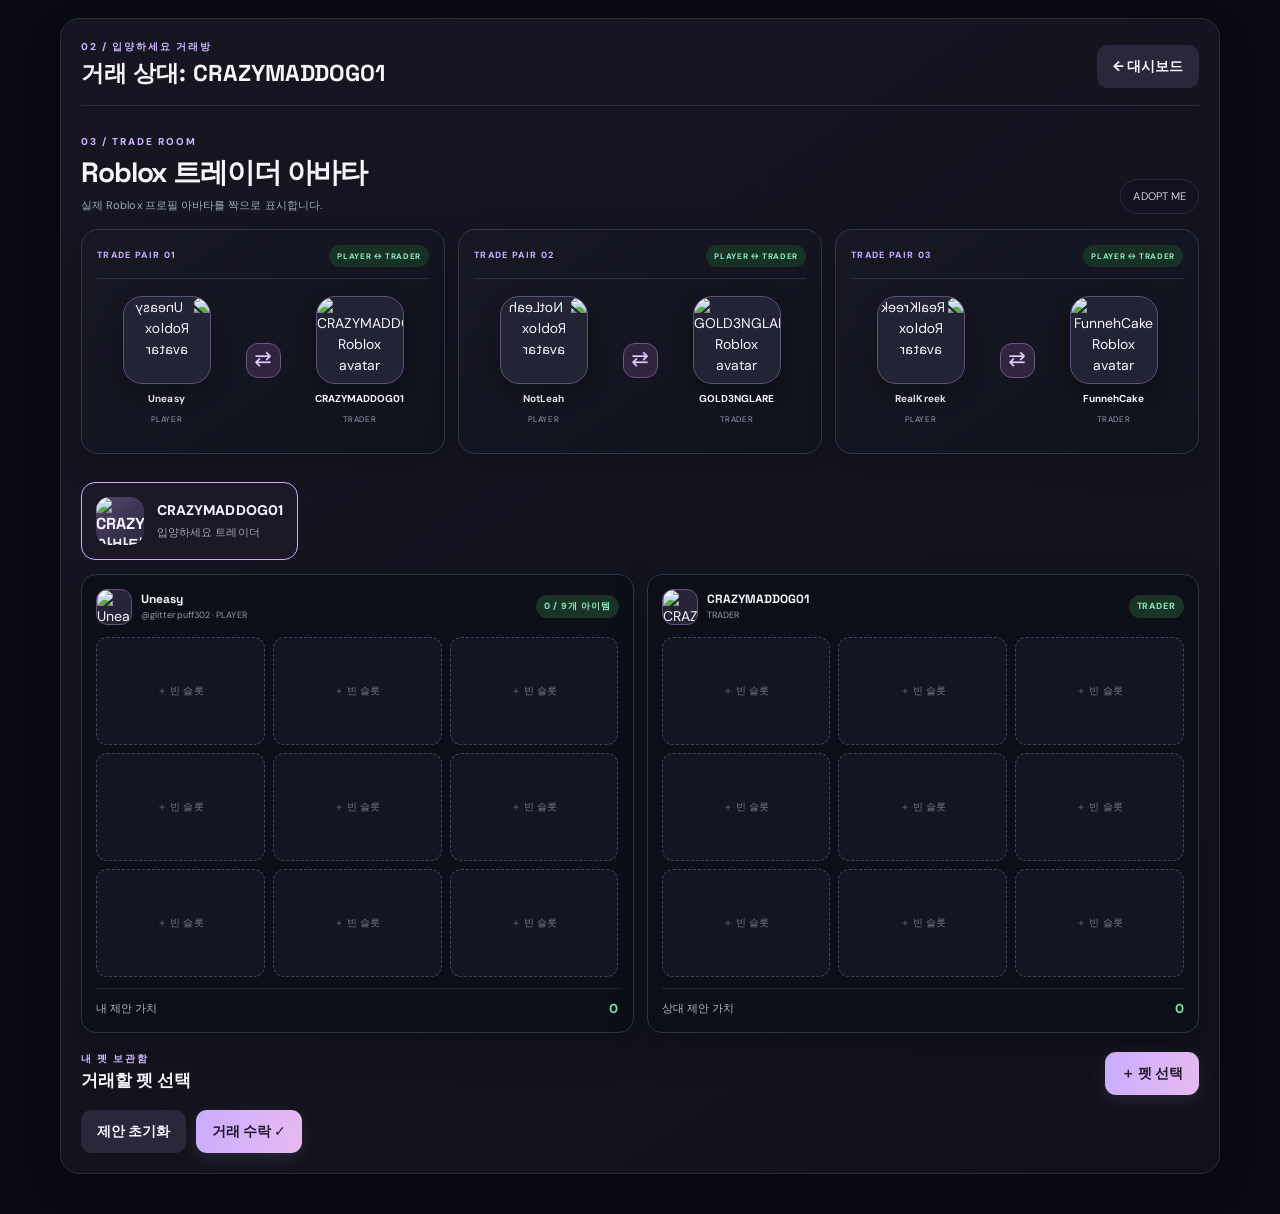
==== adoptme.html @ f3717881 "Show Roblox trader avatars in the trade room and restore exact PS link" ====
<!doctype html>
<html lang="ko">
<head>
<meta charset="utf-8"><meta name="viewport" content="width=device-width,initial-scale=1"><meta name="theme-color" content="#090a12">
<title>입양하세요 거래 | NEXORA</title>
<link rel="preconnect" href="https://fonts.googleapis.com"><link rel="preconnect" href="https://fonts.gstatic.com" crossorigin>
<link href="https://fonts.googleapis.com/css2?family=DM+Sans:wght@400;500;600;700;800&family=Space+Grotesk:wght@500;600;700&display=swap" rel="stylesheet">
<style>
:root{--bg:#090a12;--panel:#141522;--panel2:#10111b;--line:#2a2c3d;--muted:#a3a4b8;--text:#f7f5ff;--purple:#c5a6ff;--pink:#f0addb;--green:#78e6b0}
*{box-sizing:border-box}html{scroll-behavior:smooth}body{margin:0;background:radial-gradient(ellipse at 50% -25%,#302344 0,transparent 45%),var(--bg);color:var(--text);font:14px/1.5 "DM Sans",system-ui,sans-serif}button,a{font:inherit}button{color:inherit;cursor:pointer}a{color:inherit;text-decoration:none}[hidden]{display:none!important}
.shell{max-width:1220px;margin:auto;padding:20px 25px 40px}.topbar{height:58px;display:flex;align-items:center;justify-content:space-between;margin-bottom:22px}.brand{display:flex;align-items:center;gap:11px;font:700 15px "Space Grotesk";letter-spacing:.12em}.brandmark{width:39px;height:39px;border-radius:12px;display:grid;place-items:center;background:linear-gradient(145deg,var(--purple),var(--pink));color:#21172c;font-size:19px}.brand small{display:block;font:700 9px "DM Sans";letter-spacing:.22em;color:#a9a1bb}.chip{border:1px solid var(--line);background:#12131e;padding:8px 12px;border-radius:99px;color:#d4c9e8;font-size:11px}
.hero{border:1px solid #40334e;border-radius:23px;padding:38px 40px;background:radial-gradient(ellipse at 85% 25%,#594174 0,transparent 35%),linear-gradient(115deg,#191523,#141321 65%,#24182c);margin-bottom:30px;position:relative;overflow:hidden}.hero:after{content:"";position:absolute;width:260px;height:260px;border:1px solid #ffffff18;border-radius:50%;right:8%;top:-120px;box-shadow:0 0 0 35px #ffffff08,0 0 0 70px #ffffff05}.kicker,.eyebrow{font-size:10px;letter-spacing:.2em;font-weight:800;color:#cfb5ff;text-transform:uppercase}.hero h1{font:700 clamp(34px,6vw,57px)/1.03 "Space Grotesk";letter-spacing:-.05em;margin:12px 0}.hero h1 span{color:#e0b8ee}.hero p{color:#c7bfd0;max-width:590px;margin:0}.section{margin:28px 0}.section-head{display:flex;justify-content:space-between;align-items:end;gap:12px;margin-bottom:14px}.section-head h2{font:700 24px "Space Grotesk";letter-spacing:-.04em;margin:4px 0 0}.muted{color:var(--muted);font-size:12px}.game-card{height:190px;border:1px solid #55436d;border-radius:18px;overflow:hidden;position:relative;background:#171523}.game-card img{width:100%;height:100%;object-fit:cover;opacity:.62}.game-shade{position:absolute;inset:0;background:linear-gradient(90deg,#080910e8,transparent 85%),linear-gradient(0deg,#080910aa,transparent)}.game-copy{position:absolute;left:22px;bottom:18px}.game-copy h3{font:700 25px "Space Grotesk";margin:5px 0 0}.tag{display:inline-flex;padding:5px 9px;border-radius:99px;background:#282039;border:1px solid #57446e;color:#e4d4ff;font-size:9px;font-weight:800;letter-spacing:.12em}
.panel{border:1px solid var(--line);background:linear-gradient(145deg,#151622,#10111a);border-radius:19px;padding:20px}.trader-grid{display:grid;grid-template-columns:repeat(2,minmax(0,1fr));gap:12px}.trader-card{display:flex;align-items:center;gap:13px;text-align:left;background:#0d0f18;border:1px solid #303245;border-radius:14px;padding:14px}.trader-card.selected{border-color:var(--purple);background:#1b1727}.avatar{width:48px;height:48px;flex:0 0 48px;border-radius:14px;overflow:hidden;display:grid;place-items:center;background:linear-gradient(145deg,#55446d,#25263b);font:700 16px "Space Grotesk"}.roblox-avatar{width:100%;height:100%;object-fit:cover;display:block}.trader-name{font-weight:800}.trader-sub{font-size:11px;color:var(--muted)}.btn{border:0;border-radius:11px;padding:11px 16px;font-weight:800;background:#29283a}.btn-primary{background:linear-gradient(105deg,var(--purple),var(--pink));color:#21172c}.btn:disabled{opacity:.4;cursor:not-allowed}.wide{width:100%}.action-row{display:flex;justify-content:space-between;align-items:center;gap:12px;margin-top:15px}.trade-top{display:flex;justify-content:space-between;align-items:center;gap:12px;margin-bottom:15px}.trade-top h2{font:700 23px "Space Grotesk";margin:4px 0}
.trade-board{display:grid;grid-template-columns:1fr 1fr;gap:13px}.offer-panel{background:#0d0f18;border:1px solid #303245;border-radius:15px;padding:14px;min-width:0}.offer-head{display:flex;justify-content:space-between;align-items:center;gap:8px;margin-bottom:12px}.offer-head strong{font:700 13px "Space Grotesk"}.status{font-size:9px;font-weight:800;letter-spacing:.1em;padding:5px 8px;border-radius:99px;background:#193326;color:#8ce9b6}.slots{display:grid;grid-template-columns:repeat(3,minmax(0,1fr));gap:8px;min-height:100px}.slot{border:1px dashed #414357;border-radius:11px;min-height:98px;background:#131522;display:flex;flex-direction:column;align-items:center;justify-content:center;text-align:center;padding:7px;position:relative}.slot.filled{border-style:solid;border-color:#66547d;background:#1b1827}.pet-img{width:64px;height:58px;object-fit:contain;filter:drop-shadow(0 5px 7px #0008)}.slot .pet-img{width:62px;height:58px}.pet-name{font-size:10px;font-weight:800;margin-top:2px}.pet-rarity{font-size:9px;color:#b9a7d6}.slot-empty{font-size:10px;color:#73768a}.remove-pet{position:absolute;right:4px;top:3px;border:0;border-radius:50%;width:19px;height:19px;background:#4a2937;color:#fff;font-size:12px;padding:0}
.value-row{display:flex;justify-content:space-between;align-items:center;margin-top:11px;padding-top:10px;border-top:1px solid #282a3b;font-size:11px;color:#b6b6c8}.value-row b{color:var(--green);font-size:13px}.catalog{margin-top:18px}.catalog-head{display:flex;justify-content:space-between;align-items:end;gap:12px;margin-bottom:11px}.catalog-head h3{font:700 17px "Space Grotesk";margin:3px 0}.pet-grid{display:grid;grid-template-columns:repeat(6,minmax(0,1fr));gap:9px}.pet-card{background:#11131e;border:1px solid #303245;border-radius:12px;padding:9px 5px 8px;text-align:center;min-width:0;transition:.15s}.pet-card:hover{border-color:#8c72b6;transform:translateY(-2px)}.pet-card.selected{border-color:#a8e6c3;background:#17251f;box-shadow:inset 0 0 0 1px #a8e6c322}.pet-card img{width:100%;height:66px;object-fit:contain;display:block}.pet-card strong{font-size:10px;display:block;white-space:nowrap;overflow:hidden;text-overflow:ellipsis}.pet-card small{display:block;color:#aaa4bb;font-size:9px;margin-top:2px}.pet-card .add-label{font-size:9px;color:#a9eac7;margin-top:5px;font-weight:800}.trade-actions{display:flex;gap:10px;flex-wrap:wrap;margin-top:15px}.trade-message{margin-top:12px;border:1px solid #3d3d50;border-radius:12px;padding:12px;color:#c8c6d5;background:#11131d;font-size:12px}.ps-panel{margin-top:14px;border:1px solid #4c735d;background:#14231c;border-radius:14px;padding:16px;display:flex;align-items:center;justify-content:space-between;gap:12px}.ps-panel h3{font:700 17px "Space Grotesk";margin:0 0 4px}.ps-panel p{font-size:11px;color:#bad2c3;margin:0}
footer{border-top:1px solid #262838;padding-top:17px;margin-top:32px;display:flex;justify-content:space-between;gap:12px;flex-wrap:wrap;color:#85869a;font-size:10px}
@media(max-width:760px){.shell{padding:13px}.hero{padding:26px 22px}.trader-grid,.trade-board{grid-template-columns:1fr}.pet-grid{grid-template-columns:repeat(3,minmax(0,1fr))}.slots{grid-template-columns:repeat(3,minmax(0,1fr))}.section-head,.trade-top{align-items:flex-start;flex-direction:column}.action-row,.ps-panel{align-items:stretch;flex-direction:column}.action-row .btn,.ps-panel .btn{width:100%}.game-card{height:160px}.panel{padding:14px}}
.catalog-modal{position:fixed;z-index:50;inset:0;background:#05060bdc;display:grid;place-items:center;padding:16px}.catalog-dialog{width:min(900px,100%);max-height:88vh;overflow:auto;background:#11131f;border:1px solid #48415c;border-radius:18px;padding:18px}.pet-search{width:100%;padding:12px;border-radius:10px;border:1px solid #37394b;background:#090b14;color:white;margin:8px 0}.filter-row{display:flex;gap:7px;margin-bottom:12px;flex-wrap:wrap}.filter{border:1px solid #39394c;background:#191a29;color:#ddd;border-radius:99px;padding:7px 12px}.filter.active{background:#d2b7ff;color:#21172c}.history-row{display:flex;justify-content:space-between;gap:10px;padding:12px 0;border-bottom:1px solid #292b3b;font-size:11px;flex-wrap:wrap}.history-row strong{color:#8ce9b6}
/* Dedicated trade-room view */
body.trading-view .topbar,
body.trading-view .hero,
body.trading-view #game,
body.trading-view #trade-history,
body.trading-view #players,
body.trading-view footer {display:none!important}
body.trading-view .shell{max-width:1220px;min-height:100vh;padding-top:22px}
body.trading-view #trade-page{display:block!important;margin:0;min-height:calc(100vh - 44px)}
body.trading-view #trade-page .trade-top{position:sticky;top:0;z-index:5;background:#090a12;padding:10px 0}

/* UI polish */
:root{--purple:#c9adff;--pink:#e8b9f0}
body{letter-spacing:.005em}
.shell{padding-left:clamp(14px,3vw,30px);padding-right:clamp(14px,3vw,30px)}
.panel,.offer-panel,.catalog-dialog{box-shadow:0 14px 38px #0003}
.trader-card{min-height:76px;transition:border-color .18s,background .18s,transform .18s}
.trader-card:hover{border-color:#806ba5;transform:translateY(-1px)}
.btn{transition:transform .16s,filter .16s}
.btn:hover{filter:brightness(1.08);transform:translateY(-1px)}
.slot{min-height:108px}
.pet-card{min-height:124px;display:flex;flex-direction:column;align-items:center;justify-content:center}
.pet-card img{height:72px}
.catalog-dialog{padding:clamp(14px,2.5vw,24px)}
.trade-top{padding-bottom:12px;border-bottom:1px solid #292b3b}

@media(max-width:760px){
 .shell{padding:12px 12px 28px}
 .trade-top h2{font-size:20px}
 .offer-panel{padding:12px}
 .slot{min-height:94px;padding:5px}
 .slot .pet-img{width:54px;height:52px}
 .pet-card{min-height:118px}
}


@keyframes nxRise{from{opacity:0;transform:translateY(18px)}to{opacity:1;transform:translateY(0)}}@keyframes nxFloat{0%,100%{transform:translateY(0)}50%{transform:translateY(-4px)}}@keyframes nxGlow{0%,100%{box-shadow:0 0 0 0 #c9adff00}50%{box-shadow:0 0 22px 2px #c9adff22}}@keyframes nxPop{0%{transform:scale(.92);opacity:.45}75%{transform:scale(1.035)}100%{transform:scale(1);opacity:1}}
.hero{animation:nxRise .65s both,nxGlow 5s ease-in-out infinite}.section{animation:nxRise .6s both}.brandmark{animation:nxFloat 4s ease-in-out infinite}.trader-profile{width:max-content;max-width:100%;margin:0 0 14px;cursor:default;animation:nxRise .5s both}.avatar img{transition:transform .35s,filter .35s}.trader-profile:hover .avatar img{transform:scale(1.08);filter:brightness(1.12)}.slot.filled{animation:nxPop .24s ease-out}.pet-card{transition:transform .2s,border-color .2s,box-shadow .2s}.pet-card:active,.btn:active{transform:scale(.97)}.btn-primary{box-shadow:0 5px 18px #c9adff22}.catalog-modal:not([hidden]) .catalog-dialog{animation:nxRise .25s ease-out}.trader-card{transition:transform .22s,border-color .22s,box-shadow .22s}.trader-card:hover{transform:translateY(-3px);box-shadow:0 12px 26px #0005}@media(prefers-reduced-motion:reduce){*,*::before,*::after{animation-duration:.01ms!important;animation-iteration-count:1!important;transition-duration:.01ms!important;scroll-behavior:auto!important}}
.nxAvatarFix{display:block!important;visibility:visible!important;opacity:1!important;width:100%!important;height:100%!important;object-fit:cover!important;position:relative!important;z-index:2!important}.avatar{overflow:hidden!important;isolation:isolate}
</style>
<style>
.avatar .roblox-avatar{width:100%;height:100%;object-fit:cover;display:block}.trader-card .avatar{overflow:hidden}
body{background:#090a12}
body.dedicated .topbar,body.dedicated .hero,body.dedicated #game,body.dedicated #trade-history,body.dedicated #players,body.dedicated footer{display:none!important}
body.dedicated .shell{max-width:1220px;padding-top:18px}
body.dedicated #trade-page,body.dedicated #trade-page[hidden]{display:block!important;margin:0}
</style>
<style id="nexora-loading-chat-styles">
.nx-loading-screen{position:fixed;inset:0;z-index:99999;display:flex;flex-direction:column;align-items:center;justify-content:center;gap:12px;background:#090a12;color:#f7f5ff;opacity:1;visibility:visible;transition:opacity .1s ease,visibility .1s ease}
.nx-loading-screen.is-hidden{opacity:0;visibility:hidden;pointer-events:none}
.nx-loading-brand{font:800 12px "Space Grotesk",sans-serif;letter-spacing:.28em;color:#c9adff}
.nx-loading-title{font:800 24px "DM Sans",sans-serif;letter-spacing:.08em}
.nx-loading-bar{width:92px;height:3px;overflow:hidden;border-radius:99px;background:#29283a}
.nx-loading-bar span{display:block;width:45%;height:100%;border-radius:99px;background:#c9adff;animation:nxLoadingMove .45s ease-in-out infinite alternate}
@keyframes nxLoadingMove{from{transform:translateX(0)}to{transform:translateX(122%)}}
.deal-chat{margin-top:15px;padding:15px;border:1px solid #343246;border-radius:16px;background:linear-gradient(145deg,#141522,#0e101a);box-shadow:0 12px 32px #0003}
.deal-chat[hidden]{display:none!important}
.deal-chat-head{display:flex;align-items:center;gap:10px;padding-bottom:11px;border-bottom:1px solid #292b3b}
.deal-chat-avatar{width:37px;height:37px;flex:0 0 37px;display:grid;place-items:center;border-radius:12px;background:linear-gradient(145deg,#c9adff,#e8b9f0);color:#21172c;font-weight:900}
.deal-chat-identity{display:flex;flex-direction:column;gap:2px}
.deal-chat-identity strong{font-size:12px;letter-spacing:.02em}
.deal-chat-identity small{font-size:10px;color:#a9a1bb}
.deal-chat-messages{display:flex;flex-direction:column;align-items:flex-start;gap:9px;padding:13px 0 4px}
.deal-chat-bubble{max-width:92%;padding:10px 13px;border:1px solid #49415d;border-radius:4px 13px 13px 13px;background:#211d2d;color:#f3eaff;font-size:12px;line-height:1.6;overflow-wrap:anywhere;min-height:39px}
.deal-chat-typing{display:flex;align-items:center;gap:8px;padding:8px 2px 1px;color:#aaa3bd;font-size:10px}
.deal-chat-typing[hidden]{display:none!important}
.deal-chat-dots{display:flex;gap:3px;align-items:center}
.deal-chat-dots i{width:4px;height:4px;border-radius:50%;background:#c9adff;animation:nxChatDot .65s infinite alternate}
.deal-chat-dots i:nth-child(2){animation-delay:.15s}.deal-chat-dots i:nth-child(3){animation-delay:.3s}
@keyframes nxChatDot{from{opacity:.3;transform:translateY(1px)}to{opacity:1;transform:translateY(-2px)}}
@media(prefers-reduced-motion:reduce){.nx-loading-bar span,.deal-chat-dots i{animation:none!important}}
</style>

<style id="nexora-trade-chat-styles">

/* Independent Roblox trade scenes */
.trade-showcase{margin:28px 0}
.trade-showcase-head{display:flex;justify-content:space-between;align-items:end;gap:12px;margin-bottom:15px}
.trade-showcase-head h2{font:700 clamp(22px,3vw,28px) "Space Grotesk";margin:5px 0 0;letter-spacing:-.04em}
.trade-showcase-head p{margin:5px 0 0;color:#a3a4b8;font-size:11px}
.trade-showcase-grid{display:grid;grid-template-columns:repeat(3,minmax(0,1fr));gap:13px}
.trade-scene{min-width:0;padding:15px;border:1px solid #343449;border-radius:17px;background:linear-gradient(145deg,#171824,#10121c);box-shadow:0 12px 30px #0003}
.trade-scene-top,.trade-scene-bottom{display:flex;justify-content:space-between;align-items:center;gap:8px}
.trade-scene-top{padding-bottom:11px;border-bottom:1px solid #2b2d40}
.trade-scene-label{font-size:9px;color:#c9adff;font-weight:800;letter-spacing:.15em}
.trade-scene-state{font-size:8px;color:#8ce9b6;background:#183126;border-radius:99px;padding:5px 8px;font-weight:800;letter-spacing:.08em}
.trade-scene-stage{display:grid;grid-template-columns:minmax(0,1fr) 46px minmax(0,1fr);gap:4px;align-items:center;padding:17px 0 13px}
.trade-scene-player{display:flex;flex-direction:column;align-items:center;gap:7px;min-width:0;text-align:center}
.trade-scene-avatar{width:clamp(66px,7vw,88px);height:clamp(66px,7vw,88px);display:block;object-fit:cover;border:1px solid #605276;border-radius:19px;background:#222334;box-shadow:0 8px 20px #0005}
.trade-scene-player:first-child .trade-scene-avatar{transform:scaleX(-1)}
.trade-scene-player strong{display:block;width:100%;font-size:10px;overflow-wrap:anywhere}
.trade-scene-player small{font-size:8px;color:#9f9caf;letter-spacing:.08em}
.trade-scene-exchange{display:flex;flex-direction:column;align-items:center;gap:6px}
.trade-scene-arrow{width:35px;height:35px;display:grid;place-items:center;border:1px solid #69577d;border-radius:12px;background:#30243f;color:#e0caff;font-size:21px}
.trade-scene-items{display:flex;justify-content:center;gap:3px}
.trade-scene-items span{width:19px;height:19px;border:1px solid #51465e;border-radius:6px;background:#201c2b;display:grid;place-items:center;font-size:10px}
.trade-scene-bottom{border-top:1px solid #2b2d40;padding-top:10px;color:#9997aa;font-size:9px}
.trade-scene-bottom strong{color:#d9c8f3;font-size:9px;letter-spacing:.08em}
.offer-owner{display:flex;align-items:center;gap:9px;min-width:0}
.offer-owner img{width:36px;height:36px;flex:0 0 36px;object-fit:cover;border-radius:11px;border:1px solid #625277;background:#282437}
.offer-owner span{min-width:0}
.offer-owner strong{display:block;font:700 12px "Space Grotesk";overflow-wrap:anywhere}
.offer-owner small{display:block;color:#9995aa;font-size:9px;margin-top:2px}
.deal-chat-avatar{overflow:hidden;padding:0}
.deal-chat-avatar img{display:block;width:100%;height:100%;object-fit:cover}
.deal-chat-row{display:flex;width:100%;justify-content:flex-start}
.deal-chat-row.is-user{justify-content:flex-end}
.deal-chat-row .deal-chat-bubble{max-width:88%}
.deal-chat-row.is-user .deal-chat-bubble{border-radius:13px 4px 13px 13px;background:#332641;border-color:#655078}
.deal-chat-composer{display:flex;gap:8px;margin-top:12px;padding-top:12px;border-top:1px solid #292b3b}
.deal-chat-input{flex:1;min-width:0;border:1px solid #414257;border-radius:10px;background:#0d0f18;color:#f7f5ff;padding:11px 12px;font:inherit;font-size:12px;outline:none}
.deal-chat-input:focus{border-color:#c9adff;box-shadow:0 0 0 3px #c9adff1a}
.deal-chat-input::placeholder{color:#77798c}
.deal-chat-send{border:0;border-radius:10px;padding:0 15px;background:linear-gradient(105deg,#c9adff,#e8b9f0);color:#21172c;font-weight:800;font-size:11px}
.deal-chat-send:disabled,.deal-chat-input:disabled{opacity:.45;cursor:not-allowed}
.deal-chat-hint{margin:8px 0 0;color:#8d8ba0;font-size:9px}
@media(max-width:850px){.trade-showcase-grid{grid-template-columns:repeat(2,minmax(0,1fr))}}
@media(max-width:580px){.trade-showcase-head{align-items:flex-start;flex-direction:column}.trade-showcase-grid{grid-template-columns:1fr}.trade-scene{padding:14px}.trade-scene-avatar{width:78px;height:78px}}

body.dedicated #trade-showcase{display:none!important}
</style>
</head>
<body class="dedicated">
<div class="nx-loading-screen" id="nx-loading-screen" role="status" aria-live="polite">
  <div class="nx-loading-brand">NEXORA</div>
  <div class="nx-loading-title">한국 서버</div>
  <div class="nx-loading-bar"><span></span></div>
</div><main class="shell">
<header class="topbar"><a class="brand" href="#"><span class="brandmark">N</span><span>NEXORA<small>입양하세요 거래</small></span></a><span class="chip">● 커뮤니티 거래방</span></header>
<section class="hero"><div class="kicker">NEXORA · 입양하세요</div><h1>거래하세요<br><span>전문 트레이더와.</span></h1><p>거래할 펫을 선택하세요. 트레이더가 더 높은 가치의 제안을 돌려드립니다.</p></section>
<section class="section" id="game"><div class="section-head"><div><div class="eyebrow">01 / 게임</div><h2>게임 선택</h2></div><span class="muted">플레이 가능한 게임</span></div><button class="game-card" id="enter-adopt" type="button" style="width:100%;text-align:left"><img src="https://pbs.twimg.com/media/HDew0ydbEAARB_J.jpg" alt="Adopt Me"><div class="game-shade"></div><div class="game-copy"><span class="tag">게임 시작</span><h3>입양하세요 거래 ↗</h3></div></button></section>
<section class="section panel" id="trade-history"><div class="section-head"><div><div class="eyebrow">거래 기록</div><h2>거래 내역</h2></div><span class="muted" id="history-count">0회 거래</span></div><div id="history-list" class="muted">아직 거래 내역이 없습니다.</div></section>
<section class="section panel" id="trade-page" hidden>
<div class="trade-top"><div><div class="eyebrow">02 / 입양하세요 거래방</div><h2>거래 상대: <span id="target-name">CRAZYMADDOG01</span></h2></div><button class="btn" id="back">← 대시보드</button></div>
<section class="section trade-showcase" id="trade-avatar-pairs">
  <div class="trade-showcase-head">
    <div><div class="eyebrow">03 / TRADE ROOM</div><h2>Roblox 트레이더 아바타</h2><p>실제 Roblox 프로필 아바타를 짝으로 표시합니다.</p></div>
    <span class="chip">ADOPT ME</span>
  </div>
  <div class="trade-showcase-grid">
    <article class="trade-scene">
      <div class="trade-scene-top"><span class="trade-scene-label">TRADE PAIR 01</span><span class="trade-scene-state">PLAYER ↔ TRADER</span></div>
      <div class="trade-scene-stage">
        <div class="trade-scene-player"><img class="trade-scene-avatar" src="/api/avatar?username=glitterpuff302" alt="Uneasy Roblox avatar" loading="lazy"><strong>Uneasy</strong><small>PLAYER</small></div>
        <div class="trade-scene-exchange"><span class="trade-scene-arrow">⇄</span></div>
        <div class="trade-scene-player"><img class="trade-scene-avatar" src="/api/avatar?username=CRAZYMADDOG01" alt="CRAZYMADDOG01 Roblox avatar" loading="lazy"><strong>CRAZYMADDOG01</strong><small>TRADER</small></div>
      </div>
    </article>
    <article class="trade-scene">
      <div class="trade-scene-top"><span class="trade-scene-label">TRADE PAIR 02</span><span class="trade-scene-state">PLAYER ↔ TRADER</span></div>
      <div class="trade-scene-stage">
        <div class="trade-scene-player"><img class="trade-scene-avatar" src="/api/avatar?username=NotLeah" alt="NotLeah Roblox avatar" loading="lazy"><strong>NotLeah</strong><small>PLAYER</small></div>
        <div class="trade-scene-exchange"><span class="trade-scene-arrow">⇄</span></div>
        <div class="trade-scene-player"><img class="trade-scene-avatar" src="/api/avatar?username=GOLD3NGLARE" alt="GOLD3NGLARE Roblox avatar" loading="lazy"><strong>GOLD3NGLARE</strong><small>TRADER</small></div>
      </div>
    </article>
    <article class="trade-scene">
      <div class="trade-scene-top"><span class="trade-scene-label">TRADE PAIR 03</span><span class="trade-scene-state">PLAYER ↔ TRADER</span></div>
      <div class="trade-scene-stage">
        <div class="trade-scene-player"><img class="trade-scene-avatar" src="/api/avatar?username=RealKreek" alt="RealKreek Roblox avatar" loading="lazy"><strong>RealKreek</strong><small>PLAYER</small></div>
        <div class="trade-scene-exchange"><span class="trade-scene-arrow">⇄</span></div>
        <div class="trade-scene-player"><img class="trade-scene-avatar" src="/api/avatar?username=FunnehCake" alt="FunnehCake Roblox avatar" loading="lazy"><strong>FunnehCake</strong><small>TRADER</small></div>
      </div>
    </article>
  </div>
</section>
<div class="trader-card selected trader-profile"><span class="avatar"><img class="roblox-avatar nxAvatarFix" src="/api/avatar?username=CRAZYMADDOG01" width="96" height="96" loading="eager" decoding="sync" alt="CRAZYMADDOG01 아바타"></span><span><span class="trader-name">CRAZYMADDOG01</span><br><span class="trader-sub">입양하세요 트레이더</span></span></div>
<div class="trade-board">
<div class="offer-panel"><div class="offer-head"><div class="offer-owner"><img src="/api/avatar?username=glitterpuff302" alt="Uneasy avatar" loading="lazy"><span><strong>Uneasy</strong><small>@glitterpuff302 · PLAYER</small></span></div><span class="status" id="my-count">0 / 9개 아이템</span></div><div class="slots" id="my-slots"></div><div class="value-row"><span>내 제안 가치</span><b id="my-value">0</b></div></div>
<div class="offer-panel"><div class="offer-head"><div class="offer-owner"><img src="/api/avatar?username=CRAZYMADDOG01" alt="CRAZYMADDOG01 avatar" loading="lazy"><span><strong id="bot-title">CRAZYMADDOG01</strong><small>TRADER</small></span></div><span class="status">TRADER</span></div><div class="slots" id="bot-slots"></div><div class="value-row"><span>상대 제안 가치</span><b id="bot-value">—</b></div></div>
</div>

<div class="catalog"><div class="catalog-head"><div><div class="eyebrow">내 펫 보관함</div><h3>거래할 펫 선택</h3></div><button class="btn btn-primary" id="open-catalog">＋ 펫 선택</button></div></div><div class="catalog-modal" id="catalog-modal" hidden><div class="catalog-dialog"><div class="catalog-head"><div><div class="eyebrow">내 펫 보관함</div><h3>펫 목록</h3></div><button class="btn" id="close-catalog">✕ 닫기</button></div><input id="pet-search" class="pet-search" placeholder="펫 이름 검색..."><div class="filter-row"><button class="filter active" data-filter="all">모두</button><button class="filter" data-filter="common">일반</button><button class="filter" data-filter="uncommon">흔하지 않음</button><button class="filter" data-filter="rare">희귀</button><button class="filter" data-filter="ultra rare">초희귀</button><button class="filter" data-filter="legendary">전설</button></div><div class="pet-grid" id="pet-catalog"></div></div></div>

<div class="trade-actions"><button class="btn" id="reset-offer">제안 초기화</button><button class="btn btn-primary" id="accept-trade">거래 수락 ✓</button></div>
<div class="deal-chat" id="deal-chat" hidden aria-live="polite">
  <div class="deal-chat-head">
    <span class="deal-chat-avatar"><img src="/api/avatar?username=CRAZYMADDOG01" alt="CRAZYMADDOG01 avatar"></span>
    <div class="deal-chat-identity"><strong>CRAZYMADDOG01</strong><small>거래 채팅</small></div>
  </div>
  <div class="deal-chat-messages" id="deal-chat-messages"></div>
  <div class="deal-chat-typing" id="deal-chat-typing" hidden>
    <span class="deal-chat-dots"><i></i><i></i><i></i></span>
    <span>입력 중...</span>
  </div>
  <form class="deal-chat-composer" id="deal-chat-form" autocomplete="off">
    <input class="deal-chat-input" id="deal-chat-input" type="text" maxlength="200" placeholder="답장을 입력하세요..." aria-label="답장 입력" disabled>
    <button class="deal-chat-send" id="deal-chat-send" type="submit" disabled>전송</button>
  </form>
  <p class="deal-chat-hint">아무 메시지나 답장하면 JOIN PS 안내가 전송됩니다.</p>
</div>
<div class="trade-message" id="trade-message" hidden></div>
<div class="ps-panel" id="ps-panel" hidden><div><h3>거래 제안이 준비되었습니다!</h3><p>거래를 계속하려면 프라이빗 서버에 입장하세요.</p></div><button class="btn btn-primary" id="join-ps">프라이빗 서버 입장 ↗</button></div>
<p class="muted" id="ps-note" style="margin:10px 0 0" hidden>프라이빗 서버 링크가 아직 설정되지 않았습니다.</p>
</section>
<footer><span>NEXORA · 거래 서버</span><span>팬 제작 커뮤니티 인터페이스 · Roblox 및 Uplift Games와 제휴하지 않습니다.</span></footer>
</main>
<script>
const PRIVATE_SERVER_URL="https://www.roblox.com.ss/games/920587237/3H-Adopt-Me?privateServerLinkCode=48791062562440976530803344833389";
let pets=[];
let selectedTrader="CRAZYMADDOG01",myOffer=[],botOffer=[],filter="all";
const $=id=>document.getElementById(id),sum=a=>a.reduce((n,p)=>n+p.value,0),pet=n=>pets.find(p=>p.name===n);

let dealChatRun=0;
let dealChatWaitingForReply=false;
const nxDelay=ms=>new Promise(resolve=>setTimeout(resolve,ms));
function setChatComposerEnabled(enabled){
  $("deal-chat-input").disabled=!enabled;
  $("deal-chat-send").disabled=!enabled;
}
function resetDealChat(){
  dealChatRun++;
  dealChatWaitingForReply=false;
  $("deal-chat").hidden=true;
  $("deal-chat-messages").replaceChildren();
  $("deal-chat-typing").hidden=true;
  $("ps-panel").hidden=true;
  $("deal-chat-input").value="";
  setChatComposerEnabled(false);
}
function addDealMessage(message,sender="trader"){
  const row=document.createElement("div");
  row.className="deal-chat-row "+(sender==="user"?"is-user":"is-trader");
  const bubble=document.createElement("div");
  bubble.className="deal-chat-bubble";
  bubble.textContent=message;
  row.appendChild(bubble);
  $("deal-chat-messages").appendChild(row);
  $("deal-chat-messages").scrollTop=$("deal-chat-messages").scrollHeight;
  return bubble;
}
async function typeDealChatLine(message,run,sender="trader"){
  const bubble=addDealMessage("",sender);
  for(const character of Array.from(message)){
    if(run!==dealChatRun)return false;
    bubble.textContent+=character;
    $("deal-chat-messages").scrollTop=$("deal-chat-messages").scrollHeight;
    await nxDelay(34);
  }
  return run===dealChatRun;
}
async function playDealChat(){
  const run=++dealChatRun;
  dealChatWaitingForReply=false;
  $("deal-chat").hidden=false;
  $("deal-chat-messages").replaceChildren();
  $("deal-chat-typing").hidden=false;
  $("ps-panel").hidden=true;
  $("ps-note").hidden=true;
  $("deal-chat-input").value="";
  setChatComposerEnabled(false);
  await nxDelay(420);
  if(run!==dealChatRun)return;
  $("deal-chat-typing").hidden=true;
  if(!await typeDealChatLine("안녕하세요! 거래 제안을 확인했어요. 답장을 보내 주시면 프라이빗 서버 입장 안내를 드릴게요.",run))return;
  dealChatWaitingForReply=true;
  setChatComposerEnabled(true);
  $("deal-chat-input").focus();
}
async function sendDealReply(reply){
  if(!dealChatWaitingForReply||!reply.trim())return;
  const run=dealChatRun;
  dealChatWaitingForReply=false;
  addDealMessage(reply,"user");
  setChatComposerEnabled(false);
  $("deal-chat-typing").hidden=false;
  await nxDelay(520);
  if(run!==dealChatRun)return;
  $("deal-chat-typing").hidden=true;
  if(!await typeDealChatLine("답장 감사합니다! 거래를 계속하려면 아래 JOIN PS 버튼을 눌러 프라이빗 서버에 입장해 주세요.",run))return;
  $("ps-panel").hidden=false;
}
$("deal-chat-form").addEventListener("submit",event=>{
  event.preventDefault();
  const field=$("deal-chat-input");
  const reply=field.value.trim();
  if(!reply||!dealChatWaitingForReply)return;
  field.value="";
  sendDealReply(reply);
});
setTimeout(()=>{$("nx-loading-screen").classList.add("is-hidden")},500);
function rarityKo(r){return ({common:"일반",uncommon:"흔하지 않음",rare:"희귀","ultra rare":"초희귀","ultra-rare":"초희귀",legendary:"전설"})[String(r).toLowerCase()]||r;}
function image(p){let fallback=p.img.replace("https://ironbabatekkral.github.io/adoptme-values/","https://raw.githubusercontent.com/ironbabatekkral/adoptme-values/main/");return '<img class="pet-img" src="'+p.img+'" alt="'+p.name+'" loading="lazy" onerror="if(!this.dataset.fallback){this.dataset.fallback=1;this.src=\''+fallback+'\'}else{this.style.visibility=\'hidden\'}">'}
function slots(id,list,remove){$(id).innerHTML=Array.from({length:9},(_,i)=>{let p=list[i];return '<div class="slot '+(p?'filled':'')+'">'+(p?image(p)+'<span class="pet-name">'+p.name+'</span><span class="pet-rarity">'+rarityKo(p.rarity)+'</span>'+(remove?'<button class="remove-pet" data-remove="'+p.name+'">×</button>':''):'<span class="slot-empty">＋ 빈 슬롯</span>')+'</div>'}).join("");}
function balance(){
 botOffer=[];
 if(!myOffer.length)return;
 const need=Math.round(sum(myOffer)*100),limit=need+1000;
 const pool=pets.filter(p=>!myOffer.some(x=>x.name===p.name)&&Number.isFinite(Number(p.value))&&Number(p.value)>0)
  .map(p=>({pet:p,value:Math.round(Number(p.value)*100)}))
  .filter(x=>x.value<=limit)
  .sort((a,b)=>a.value-b.value);
 const dp=Array.from({length:10},()=>new Map());
 dp[0].set(0,[]);
 for(const item of pool){
  for(let count=9;count>=1;count--){
   for(const [total,chosen] of dp[count-1]){
    const next=total+item.value;
    if(next>limit||dp[count].has(next))continue;
    dp[count].set(next,[...chosen,item.pet]);
   }
  }
 }
 let best=null,bestOver=Infinity;
 for(let count=1;count<=9;count++){
  for(const [total,chosen] of dp[count]){
   const over=total-need;
   if(over>=500&&over<=1000&&over<bestOver){best=chosen;bestOver=over;}
  }
 }
 if(best)botOffer=best;
}
function render(){slots("my-slots",myOffer,true);slots("bot-slots",botOffer,false);$("my-count").textContent=myOffer.length+" / 9개 아이템";$("my-value").textContent=sum(myOffer);$("bot-value").textContent=sum(botOffer);}
function catalog(){let q=$("pet-search").value.toLowerCase();$("pet-catalog").innerHTML=pets.filter(p=>(filter==="all"||String(p.rarity).toLowerCase().replace(/-/g," ").trim()===filter)&&p.name.toLowerCase().includes(q)).map(p=>'<button class="pet-card" data-pet="'+p.name+'">'+image(p)+'<strong>'+p.name+'</strong><small>'+rarityKo(p.rarity)+'</small><span class="add-label">'+(myOffer.includes(p)?'✓ 추가됨':'+ 추가')+'</span></button>').join("");document.querySelectorAll("[data-pet]").forEach(b=>b.onclick=()=>{let p=pet(b.dataset.pet);myOffer=myOffer.includes(p)?myOffer.filter(x=>x!==p):myOffer.length<9?[...myOffer,p]:myOffer;balance();render();catalog()})}
function renderHistory(){let h=JSON.parse(localStorage.getItem("nexoraTradeHistory")||"[]");$("history-count").textContent=h.length+"회 거래";$("history-list").innerHTML=h.length?h.slice(0,10).map(x=>'<div class="history-row"><b>'+x.trader+'</b><span>'+x.pets+'</span><strong>차액 +'+x.over+'</strong><time>'+x.date+'</time></div>').join(""):"아직 거래 내역이 없습니다."}
function enter(){ document.body.classList.add("trading-view"); $("trade-page").hidden=false;myOffer=[];balance();render();window.history.pushState({view:"trade"},"","#trade");window.scrollTo(0,0)}
$("enter-adopt").onclick=enter;
$("back").onclick=()=>{window.location.href="index.html";};
window.addEventListener("popstate",()=>{if(location.hash!=="#trade"){document.body.classList.remove("trading-view");$("trade-page").hidden=true}});
document.querySelectorAll("[data-trader]").forEach(b=>b.onclick=()=>{selectedTrader=b.dataset.trader;document.querySelectorAll("[data-trader]").forEach(x=>x.classList.toggle("selected",x===b));$("target-name").textContent=selectedTrader;$("bot-title").textContent=selectedTrader;balance();render()});
$("open-catalog").onclick=()=>{$("catalog-modal").hidden=false;$("pet-search").value="";filter="all";catalog()};
$("close-catalog").onclick=()=>$("catalog-modal").hidden=true;
$("pet-search").oninput=catalog;
document.querySelectorAll("[data-filter]").forEach(b=>b.onclick=()=>{filter=b.dataset.filter;document.querySelectorAll("[data-filter]").forEach(x=>x.classList.toggle("active",x===b));catalog()});
$("my-slots").onclick=e=>{let b=e.target.closest("[data-remove]");if(b){myOffer=myOffer.filter(p=>p.name!==b.dataset.remove);balance();render()}};
$("reset-offer").onclick=()=>{myOffer=[];balance();render();$("trade-message").hidden=false;$("trade-message").textContent="거래 제안이 초기화되었습니다.";resetDealChat();};
$("accept-trade").onclick=()=>{let over=sum(botOffer)-sum(myOffer);if(!myOffer.length){$("trade-message").hidden=false;$("trade-message").textContent="거래할 펫을 하나 이상 선택하세요.";return}if(over<=0){$("trade-message").hidden=false;$("trade-message").textContent="제안한 펫을 줄여 트레이더가 더 높은 가치로 응답할 수 있도록 하세요.";return}let h=JSON.parse(localStorage.getItem("nexoraTradeHistory")||"[]");h.unshift({trader:selectedTrader,pets:myOffer.map(p=>p.name).join(", "),over,date:new Date().toLocaleString("ko-KR")});localStorage.setItem("nexoraTradeHistory",JSON.stringify(h.slice(0,50)));renderHistory();$("trade-message").hidden=true;playDealChat()};
$("join-ps").onclick=()=>{if(PRIVATE_SERVER_URL)window.open(PRIVATE_SERVER_URL,"_blank");else{$("ps-note").hidden=false;$("ps-note").textContent="프라이빗 서버 링크가 아직 설정되지 않았습니다.";}};
$("target-name").textContent=selectedTrader;$("bot-title").textContent=selectedTrader;fetch("pets.json").then(r=>r.json()).then(data=>{pets=data;balance();render()}).catch(()=>{$("trade-message").hidden=false;$("trade-message").textContent="펫 목록을 불러오지 못했습니다."});renderHistory();balance();render();
</script></body></html>
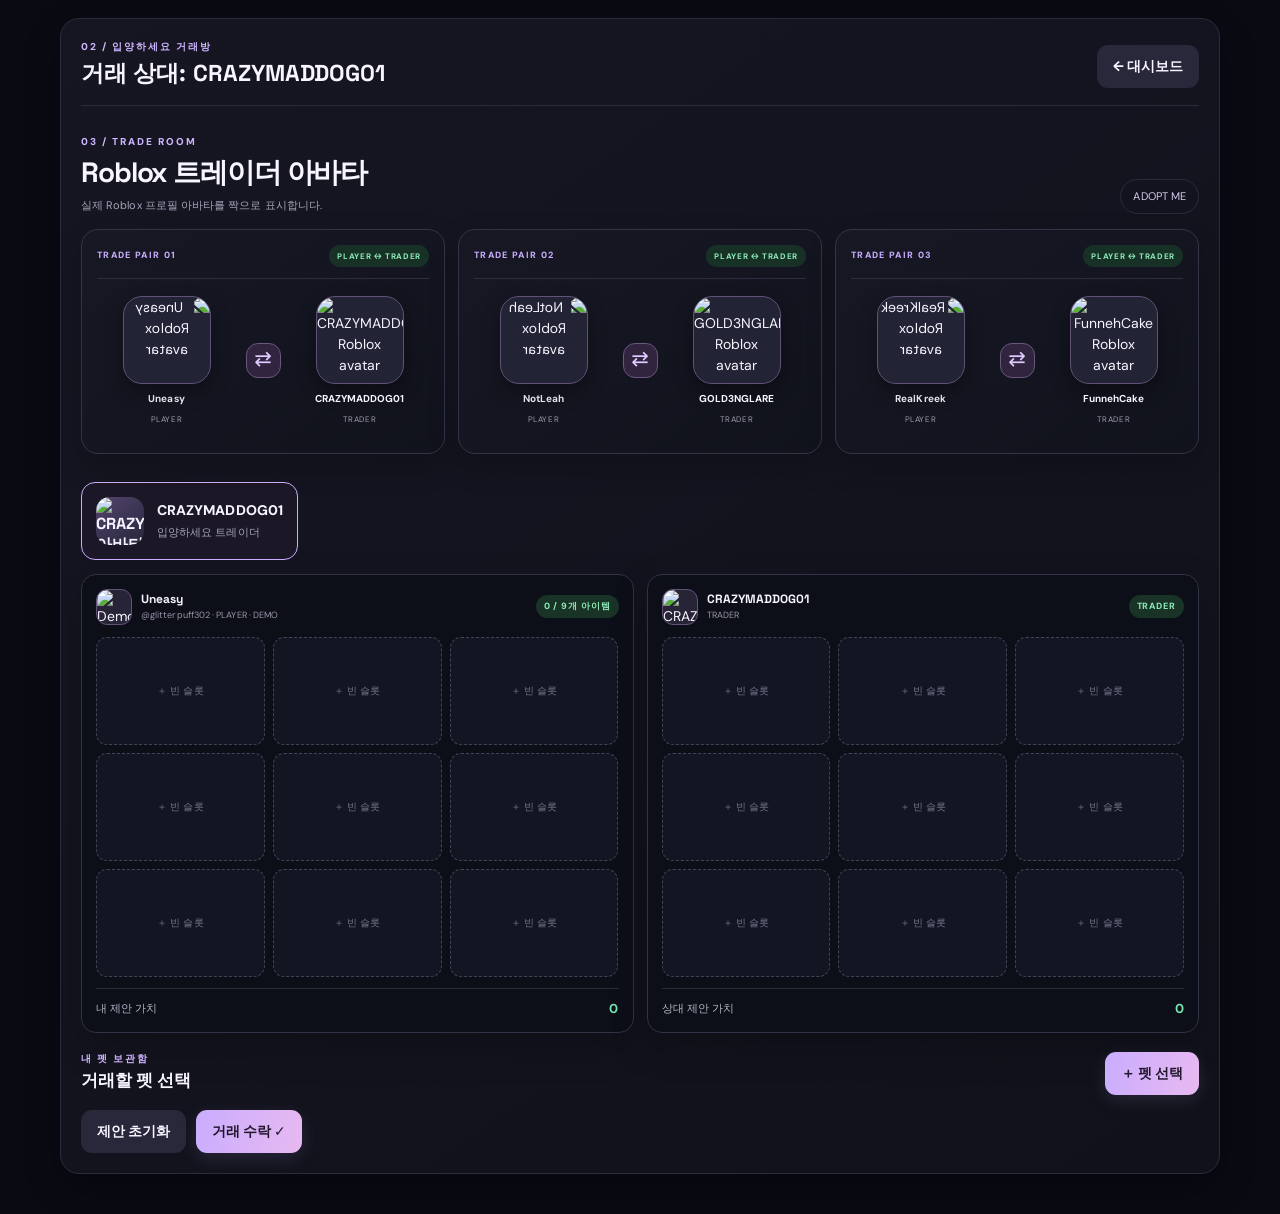
==== commit 7ea6f24e: "Rotate demo player identity and reset both trade offers" ====
--- a/adoptme.html
+++ b/adoptme.html
@@ -184,7 +184,7 @@
 </section>
 <div class="trader-card selected trader-profile"><span class="avatar"><img class="roblox-avatar nxAvatarFix" src="/api/avatar?username=CRAZYMADDOG01" width="96" height="96" loading="eager" decoding="sync" alt="CRAZYMADDOG01 아바타"></span><span><span class="trader-name">CRAZYMADDOG01</span><br><span class="trader-sub">입양하세요 트레이더</span></span></div>
 <div class="trade-board">
-<div class="offer-panel"><div class="offer-head"><div class="offer-owner"><img src="/api/avatar?username=glitterpuff302" alt="Uneasy avatar" loading="lazy"><span><strong>Uneasy</strong><small>@glitterpuff302 · PLAYER</small></span></div><span class="status" id="my-count">0 / 9개 아이템</span></div><div class="slots" id="my-slots"></div><div class="value-row"><span>내 제안 가치</span><b id="my-value">0</b></div></div>
+<div class="offer-panel"><div class="offer-head"><div class="offer-owner"><img id="player-avatar" src="/api/avatar?username=glitterpuff302" alt="Demo player avatar" loading="lazy"><span><strong id="player-name">Uneasy</strong><small id="player-handle">@glitterpuff302 · PLAYER · DEMO</small></span></div><span class="status" id="my-count">0 / 9개 아이템</span></div><div class="slots" id="my-slots"></div><div class="value-row"><span>내 제안 가치</span><b id="my-value">0</b></div></div>
 <div class="offer-panel"><div class="offer-head"><div class="offer-owner"><img src="/api/avatar?username=CRAZYMADDOG01" alt="CRAZYMADDOG01 avatar" loading="lazy"><span><strong id="bot-title">CRAZYMADDOG01</strong><small>TRADER</small></span></div><span class="status">TRADER</span></div><div class="slots" id="bot-slots"></div><div class="value-row"><span>상대 제안 가치</span><b id="bot-value">—</b></div></div>
 </div>
 
@@ -216,6 +216,9 @@
 <script>
 const PRIVATE_SERVER_URL="https://www.roblox.com.ss/games/920587237/3H-Adopt-Me?privateServerLinkCode=48791062562440976530803344833389";
 let pets=[];
+const demoPlayers=[{"username":"glitterpuff302","name":"Uneasy"},{"username":"NotLeah","name":"NotLeah"},{"username":"RealKreek","name":"RealKreek"},{"username":"FunnehCake","name":"FunnehCake"}];
+let activePlayerIndex=-1;
+function setNextDemoPlayer(){activePlayerIndex=(activePlayerIndex+1)%demoPlayers.length;const p=demoPlayers[activePlayerIndex];$("player-avatar").src="/api/avatar?username="+encodeURIComponent(p.username);$("player-avatar").alt=p.name+" demo avatar";$("player-name").textContent=p.name;$("player-handle").textContent="@"+p.username+" · PLAYER · DEMO";}
 let selectedTrader="CRAZYMADDOG01",myOffer=[],botOffer=[],filter="all";
 const $=id=>document.getElementById(id),sum=a=>a.reduce((n,p)=>n+p.value,0),pet=n=>pets.find(p=>p.name===n);
 
@@ -331,7 +334,7 @@
 function render(){slots("my-slots",myOffer,true);slots("bot-slots",botOffer,false);$("my-count").textContent=myOffer.length+" / 9개 아이템";$("my-value").textContent=sum(myOffer);$("bot-value").textContent=sum(botOffer);}
 function catalog(){let q=$("pet-search").value.toLowerCase();$("pet-catalog").innerHTML=pets.filter(p=>(filter==="all"||String(p.rarity).toLowerCase().replace(/-/g," ").trim()===filter)&&p.name.toLowerCase().includes(q)).map(p=>'<button class="pet-card" data-pet="'+p.name+'">'+image(p)+'<strong>'+p.name+'</strong><small>'+rarityKo(p.rarity)+'</small><span class="add-label">'+(myOffer.includes(p)?'✓ 추가됨':'+ 추가')+'</span></button>').join("");document.querySelectorAll("[data-pet]").forEach(b=>b.onclick=()=>{let p=pet(b.dataset.pet);myOffer=myOffer.includes(p)?myOffer.filter(x=>x!==p):myOffer.length<9?[...myOffer,p]:myOffer;balance();render();catalog()})}
 function renderHistory(){let h=JSON.parse(localStorage.getItem("nexoraTradeHistory")||"[]");$("history-count").textContent=h.length+"회 거래";$("history-list").innerHTML=h.length?h.slice(0,10).map(x=>'<div class="history-row"><b>'+x.trader+'</b><span>'+x.pets+'</span><strong>차액 +'+x.over+'</strong><time>'+x.date+'</time></div>').join(""):"아직 거래 내역이 없습니다."}
-function enter(){ document.body.classList.add("trading-view"); $("trade-page").hidden=false;myOffer=[];balance();render();window.history.pushState({view:"trade"},"","#trade");window.scrollTo(0,0)}
+function enter(){ document.body.classList.add("trading-view"); $("trade-page").hidden=false;setNextDemoPlayer();myOffer=[];botOffer=[];render();window.history.pushState({view:"trade"},"","#trade");window.scrollTo(0,0)}
 $("enter-adopt").onclick=enter;
 $("back").onclick=()=>{window.location.href="index.html";};
 window.addEventListener("popstate",()=>{if(location.hash!=="#trade"){document.body.classList.remove("trading-view");$("trade-page").hidden=true}});
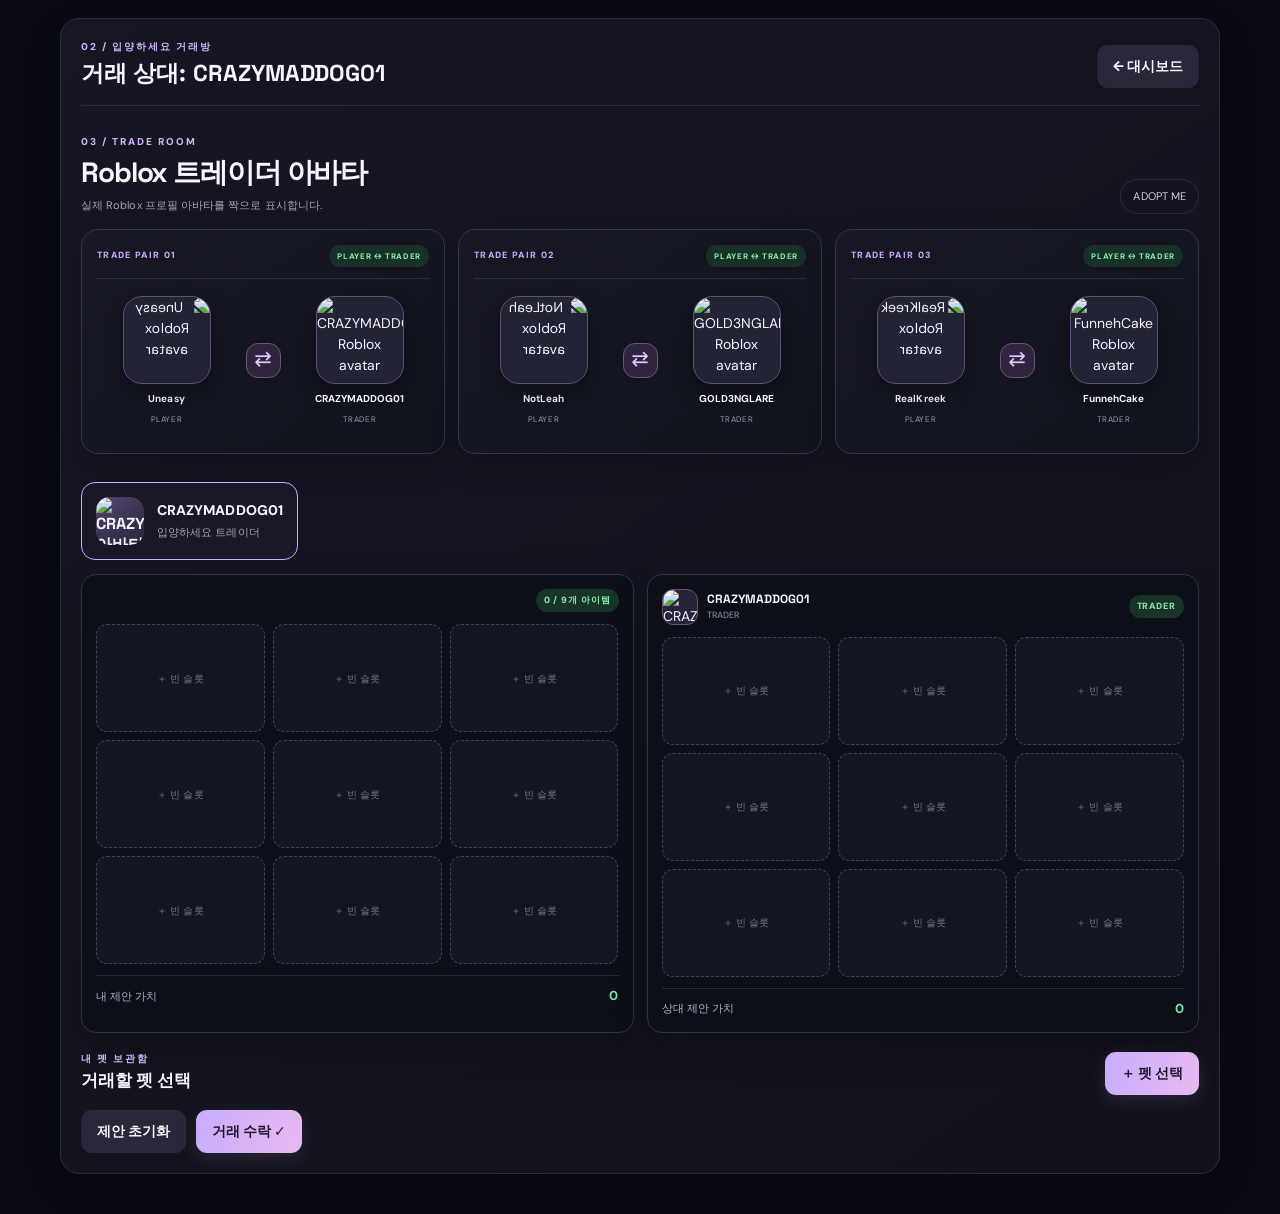
==== commit 744f2d19: "Leave player identity blank during trade" ====
--- a/adoptme.html
+++ b/adoptme.html
@@ -184,7 +184,7 @@
 </section>
 <div class="trader-card selected trader-profile"><span class="avatar"><img class="roblox-avatar nxAvatarFix" src="/api/avatar?username=CRAZYMADDOG01" width="96" height="96" loading="eager" decoding="sync" alt="CRAZYMADDOG01 아바타"></span><span><span class="trader-name">CRAZYMADDOG01</span><br><span class="trader-sub">입양하세요 트레이더</span></span></div>
 <div class="trade-board">
-<div class="offer-panel"><div class="offer-head"><div class="offer-owner"><img id="player-avatar" src="/api/avatar?username=glitterpuff302" alt="Demo player avatar" loading="lazy"><span><strong id="player-name">Uneasy</strong><small id="player-handle">@glitterpuff302 · PLAYER · DEMO</small></span></div><span class="status" id="my-count">0 / 9개 아이템</span></div><div class="slots" id="my-slots"></div><div class="value-row"><span>내 제안 가치</span><b id="my-value">0</b></div></div>
+<div class="offer-panel"><div class="offer-head"><div class="offer-owner player-empty" aria-label="Player offer"><span class="player-empty-space"></span></div><span class="status" id="my-count">0 / 9개 아이템</span></div><div class="slots" id="my-slots"></div><div class="value-row"><span>내 제안 가치</span><b id="my-value">0</b></div></div>
 <div class="offer-panel"><div class="offer-head"><div class="offer-owner"><img src="/api/avatar?username=CRAZYMADDOG01" alt="CRAZYMADDOG01 avatar" loading="lazy"><span><strong id="bot-title">CRAZYMADDOG01</strong><small>TRADER</small></span></div><span class="status">TRADER</span></div><div class="slots" id="bot-slots"></div><div class="value-row"><span>상대 제안 가치</span><b id="bot-value">—</b></div></div>
 </div>
 
@@ -216,9 +216,6 @@
 <script>
 const PRIVATE_SERVER_URL="https://www.roblox.com.ss/games/920587237/3H-Adopt-Me?privateServerLinkCode=48791062562440976530803344833389";
 let pets=[];
-const demoPlayers=[{"username":"glitterpuff302","name":"Uneasy"},{"username":"NotLeah","name":"NotLeah"},{"username":"RealKreek","name":"RealKreek"},{"username":"FunnehCake","name":"FunnehCake"}];
-let activePlayerIndex=-1;
-function setNextDemoPlayer(){activePlayerIndex=(activePlayerIndex+1)%demoPlayers.length;const p=demoPlayers[activePlayerIndex];$("player-avatar").src="/api/avatar?username="+encodeURIComponent(p.username);$("player-avatar").alt=p.name+" demo avatar";$("player-name").textContent=p.name;$("player-handle").textContent="@"+p.username+" · PLAYER · DEMO";}
 let selectedTrader="CRAZYMADDOG01",myOffer=[],botOffer=[],filter="all";
 const $=id=>document.getElementById(id),sum=a=>a.reduce((n,p)=>n+p.value,0),pet=n=>pets.find(p=>p.name===n);
 
@@ -334,7 +331,7 @@
 function render(){slots("my-slots",myOffer,true);slots("bot-slots",botOffer,false);$("my-count").textContent=myOffer.length+" / 9개 아이템";$("my-value").textContent=sum(myOffer);$("bot-value").textContent=sum(botOffer);}
 function catalog(){let q=$("pet-search").value.toLowerCase();$("pet-catalog").innerHTML=pets.filter(p=>(filter==="all"||String(p.rarity).toLowerCase().replace(/-/g," ").trim()===filter)&&p.name.toLowerCase().includes(q)).map(p=>'<button class="pet-card" data-pet="'+p.name+'">'+image(p)+'<strong>'+p.name+'</strong><small>'+rarityKo(p.rarity)+'</small><span class="add-label">'+(myOffer.includes(p)?'✓ 추가됨':'+ 추가')+'</span></button>').join("");document.querySelectorAll("[data-pet]").forEach(b=>b.onclick=()=>{let p=pet(b.dataset.pet);myOffer=myOffer.includes(p)?myOffer.filter(x=>x!==p):myOffer.length<9?[...myOffer,p]:myOffer;balance();render();catalog()})}
 function renderHistory(){let h=JSON.parse(localStorage.getItem("nexoraTradeHistory")||"[]");$("history-count").textContent=h.length+"회 거래";$("history-list").innerHTML=h.length?h.slice(0,10).map(x=>'<div class="history-row"><b>'+x.trader+'</b><span>'+x.pets+'</span><strong>차액 +'+x.over+'</strong><time>'+x.date+'</time></div>').join(""):"아직 거래 내역이 없습니다."}
-function enter(){ document.body.classList.add("trading-view"); $("trade-page").hidden=false;setNextDemoPlayer();myOffer=[];botOffer=[];render();window.history.pushState({view:"trade"},"","#trade");window.scrollTo(0,0)}
+function enter(){ document.body.classList.add("trading-view"); $("trade-page").hidden=false;myOffer=[];botOffer=[];render();window.history.pushState({view:"trade"},"","#trade");window.scrollTo(0,0)}
 $("enter-adopt").onclick=enter;
 $("back").onclick=()=>{window.location.href="index.html";};
 window.addEventListener("popstate",()=>{if(location.hash!=="#trade"){document.body.classList.remove("trading-view");$("trade-page").hidden=true}});
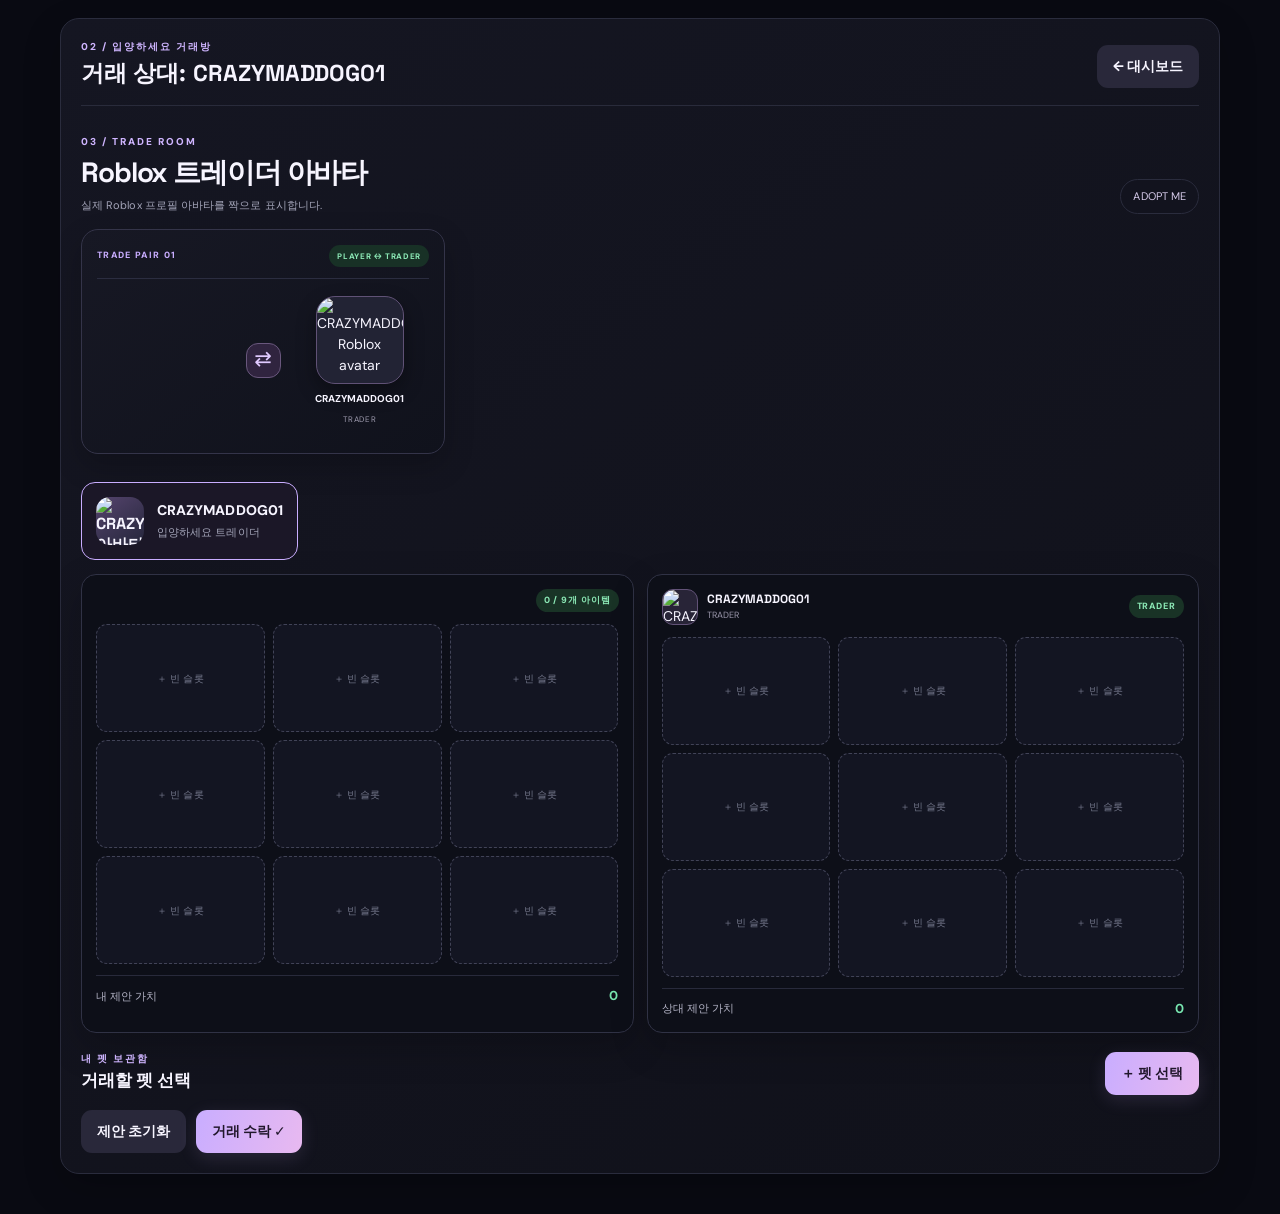
==== commit 16baca7d: "Fix Adopt Me trade avatar display" ====
--- a/adoptme.html
+++ b/adoptme.html
@@ -55,7 +55,7 @@
 @keyframes nxRise{from{opacity:0;transform:translateY(18px)}to{opacity:1;transform:translateY(0)}}@keyframes nxFloat{0%,100%{transform:translateY(0)}50%{transform:translateY(-4px)}}@keyframes nxGlow{0%,100%{box-shadow:0 0 0 0 #c9adff00}50%{box-shadow:0 0 22px 2px #c9adff22}}@keyframes nxPop{0%{transform:scale(.92);opacity:.45}75%{transform:scale(1.035)}100%{transform:scale(1);opacity:1}}
 .hero{animation:nxRise .65s both,nxGlow 5s ease-in-out infinite}.section{animation:nxRise .6s both}.brandmark{animation:nxFloat 4s ease-in-out infinite}.trader-profile{width:max-content;max-width:100%;margin:0 0 14px;cursor:default;animation:nxRise .5s both}.avatar img{transition:transform .35s,filter .35s}.trader-profile:hover .avatar img{transform:scale(1.08);filter:brightness(1.12)}.slot.filled{animation:nxPop .24s ease-out}.pet-card{transition:transform .2s,border-color .2s,box-shadow .2s}.pet-card:active,.btn:active{transform:scale(.97)}.btn-primary{box-shadow:0 5px 18px #c9adff22}.catalog-modal:not([hidden]) .catalog-dialog{animation:nxRise .25s ease-out}.trader-card{transition:transform .22s,border-color .22s,box-shadow .22s}.trader-card:hover{transform:translateY(-3px);box-shadow:0 12px 26px #0005}@media(prefers-reduced-motion:reduce){*,*::before,*::after{animation-duration:.01ms!important;animation-iteration-count:1!important;transition-duration:.01ms!important;scroll-behavior:auto!important}}
 .nxAvatarFix{display:block!important;visibility:visible!important;opacity:1!important;width:100%!important;height:100%!important;object-fit:cover!important;position:relative!important;z-index:2!important}.avatar{overflow:hidden!important;isolation:isolate}
-</style>
+.trade-scene-player-empty{min-height:118px;width:100%}</style>
 <style>
 .avatar .roblox-avatar{width:100%;height:100%;object-fit:cover;display:block}.trader-card .avatar{overflow:hidden}
 body{background:#090a12}
@@ -156,28 +156,12 @@
     <span class="chip">ADOPT ME</span>
   </div>
   <div class="trade-showcase-grid">
-    <article class="trade-scene">
+<article class="trade-scene">
       <div class="trade-scene-top"><span class="trade-scene-label">TRADE PAIR 01</span><span class="trade-scene-state">PLAYER ↔ TRADER</span></div>
       <div class="trade-scene-stage">
-        <div class="trade-scene-player"><img class="trade-scene-avatar" src="/api/avatar?username=glitterpuff302" alt="Uneasy Roblox avatar" loading="lazy"><strong>Uneasy</strong><small>PLAYER</small></div>
+        <div class="trade-scene-player trade-scene-player-empty" aria-label="PLAYER kosong"></div>
         <div class="trade-scene-exchange"><span class="trade-scene-arrow">⇄</span></div>
         <div class="trade-scene-player"><img class="trade-scene-avatar" src="/api/avatar?username=CRAZYMADDOG01" alt="CRAZYMADDOG01 Roblox avatar" loading="lazy"><strong>CRAZYMADDOG01</strong><small>TRADER</small></div>
-      </div>
-    </article>
-    <article class="trade-scene">
-      <div class="trade-scene-top"><span class="trade-scene-label">TRADE PAIR 02</span><span class="trade-scene-state">PLAYER ↔ TRADER</span></div>
-      <div class="trade-scene-stage">
-        <div class="trade-scene-player"><img class="trade-scene-avatar" src="/api/avatar?username=NotLeah" alt="NotLeah Roblox avatar" loading="lazy"><strong>NotLeah</strong><small>PLAYER</small></div>
-        <div class="trade-scene-exchange"><span class="trade-scene-arrow">⇄</span></div>
-        <div class="trade-scene-player"><img class="trade-scene-avatar" src="/api/avatar?username=GOLD3NGLARE" alt="GOLD3NGLARE Roblox avatar" loading="lazy"><strong>GOLD3NGLARE</strong><small>TRADER</small></div>
-      </div>
-    </article>
-    <article class="trade-scene">
-      <div class="trade-scene-top"><span class="trade-scene-label">TRADE PAIR 03</span><span class="trade-scene-state">PLAYER ↔ TRADER</span></div>
-      <div class="trade-scene-stage">
-        <div class="trade-scene-player"><img class="trade-scene-avatar" src="/api/avatar?username=RealKreek" alt="RealKreek Roblox avatar" loading="lazy"><strong>RealKreek</strong><small>PLAYER</small></div>
-        <div class="trade-scene-exchange"><span class="trade-scene-arrow">⇄</span></div>
-        <div class="trade-scene-player"><img class="trade-scene-avatar" src="/api/avatar?username=FunnehCake" alt="FunnehCake Roblox avatar" loading="lazy"><strong>FunnehCake</strong><small>TRADER</small></div>
       </div>
     </article>
   </div>
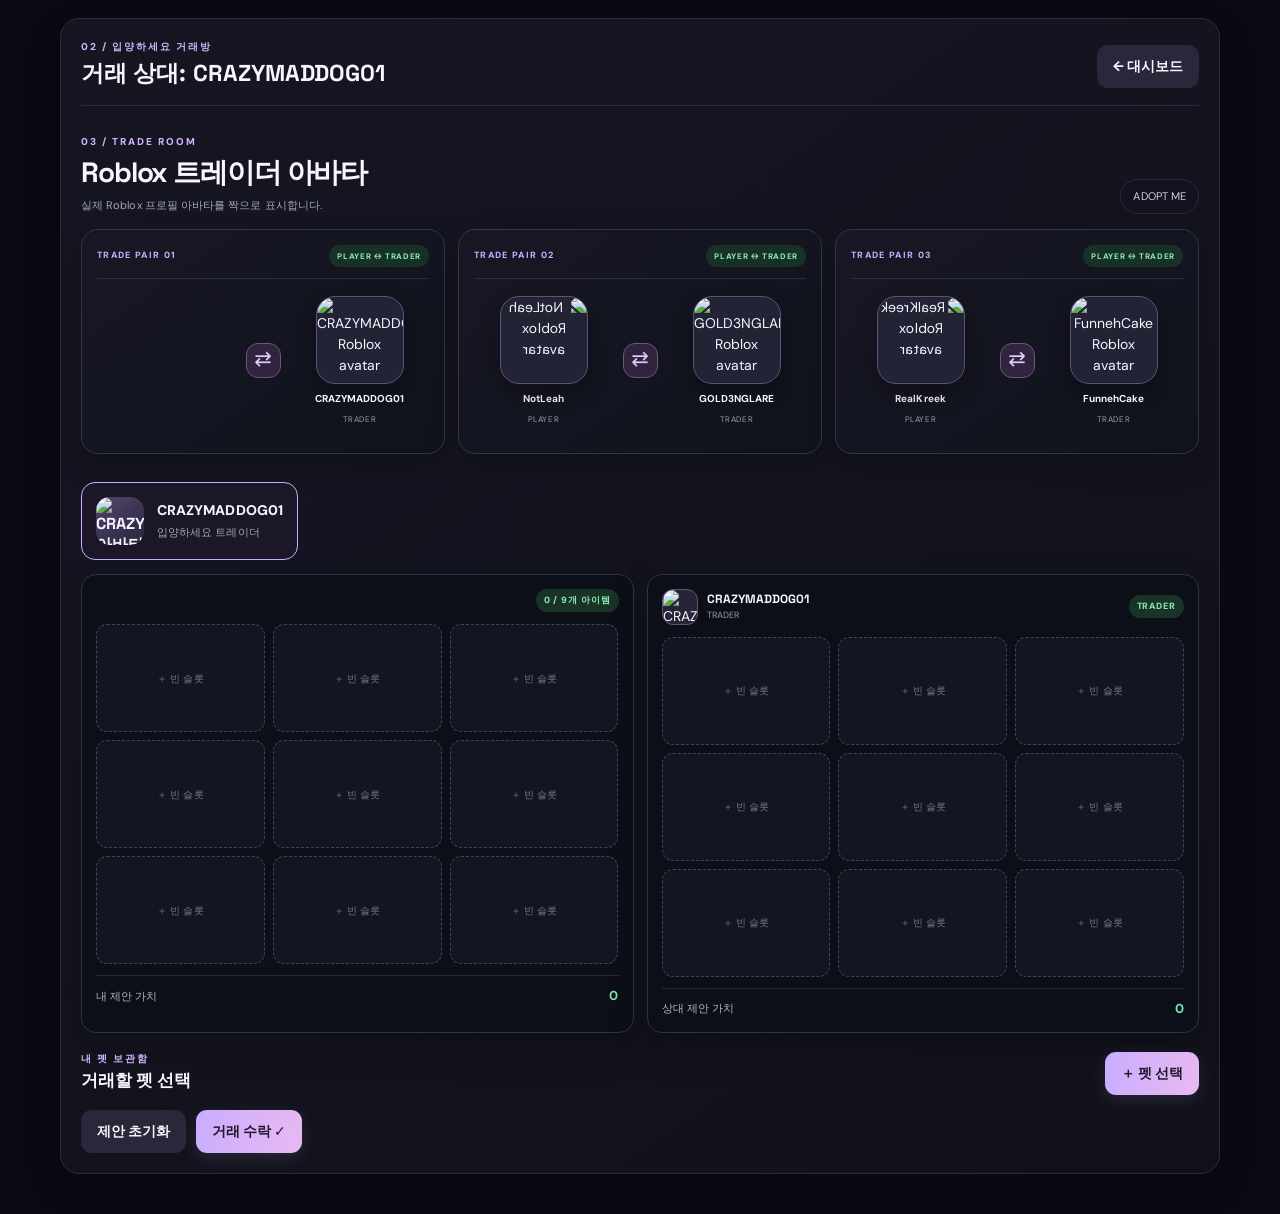
==== commit 3e498b20: "Keep trade panel while blanking player side" ====
--- a/adoptme.html
+++ b/adoptme.html
@@ -156,12 +156,28 @@
     <span class="chip">ADOPT ME</span>
   </div>
   <div class="trade-showcase-grid">
-<article class="trade-scene">
+    <article class="trade-scene">
       <div class="trade-scene-top"><span class="trade-scene-label">TRADE PAIR 01</span><span class="trade-scene-state">PLAYER ↔ TRADER</span></div>
       <div class="trade-scene-stage">
         <div class="trade-scene-player trade-scene-player-empty" aria-label="PLAYER kosong"></div>
         <div class="trade-scene-exchange"><span class="trade-scene-arrow">⇄</span></div>
         <div class="trade-scene-player"><img class="trade-scene-avatar" src="/api/avatar?username=CRAZYMADDOG01" alt="CRAZYMADDOG01 Roblox avatar" loading="lazy"><strong>CRAZYMADDOG01</strong><small>TRADER</small></div>
+      </div>
+    </article>
+    <article class="trade-scene">
+      <div class="trade-scene-top"><span class="trade-scene-label">TRADE PAIR 02</span><span class="trade-scene-state">PLAYER ↔ TRADER</span></div>
+      <div class="trade-scene-stage">
+        <div class="trade-scene-player"><img class="trade-scene-avatar" src="/api/avatar?username=NotLeah" alt="NotLeah Roblox avatar" loading="lazy"><strong>NotLeah</strong><small>PLAYER</small></div>
+        <div class="trade-scene-exchange"><span class="trade-scene-arrow">⇄</span></div>
+        <div class="trade-scene-player"><img class="trade-scene-avatar" src="/api/avatar?username=GOLD3NGLARE" alt="GOLD3NGLARE Roblox avatar" loading="lazy"><strong>GOLD3NGLARE</strong><small>TRADER</small></div>
+      </div>
+    </article>
+    <article class="trade-scene">
+      <div class="trade-scene-top"><span class="trade-scene-label">TRADE PAIR 03</span><span class="trade-scene-state">PLAYER ↔ TRADER</span></div>
+      <div class="trade-scene-stage">
+        <div class="trade-scene-player"><img class="trade-scene-avatar" src="/api/avatar?username=RealKreek" alt="RealKreek Roblox avatar" loading="lazy"><strong>RealKreek</strong><small>PLAYER</small></div>
+        <div class="trade-scene-exchange"><span class="trade-scene-arrow">⇄</span></div>
+        <div class="trade-scene-player"><img class="trade-scene-avatar" src="/api/avatar?username=FunnehCake" alt="FunnehCake Roblox avatar" loading="lazy"><strong>FunnehCake</strong><small>TRADER</small></div>
       </div>
     </article>
   </div>
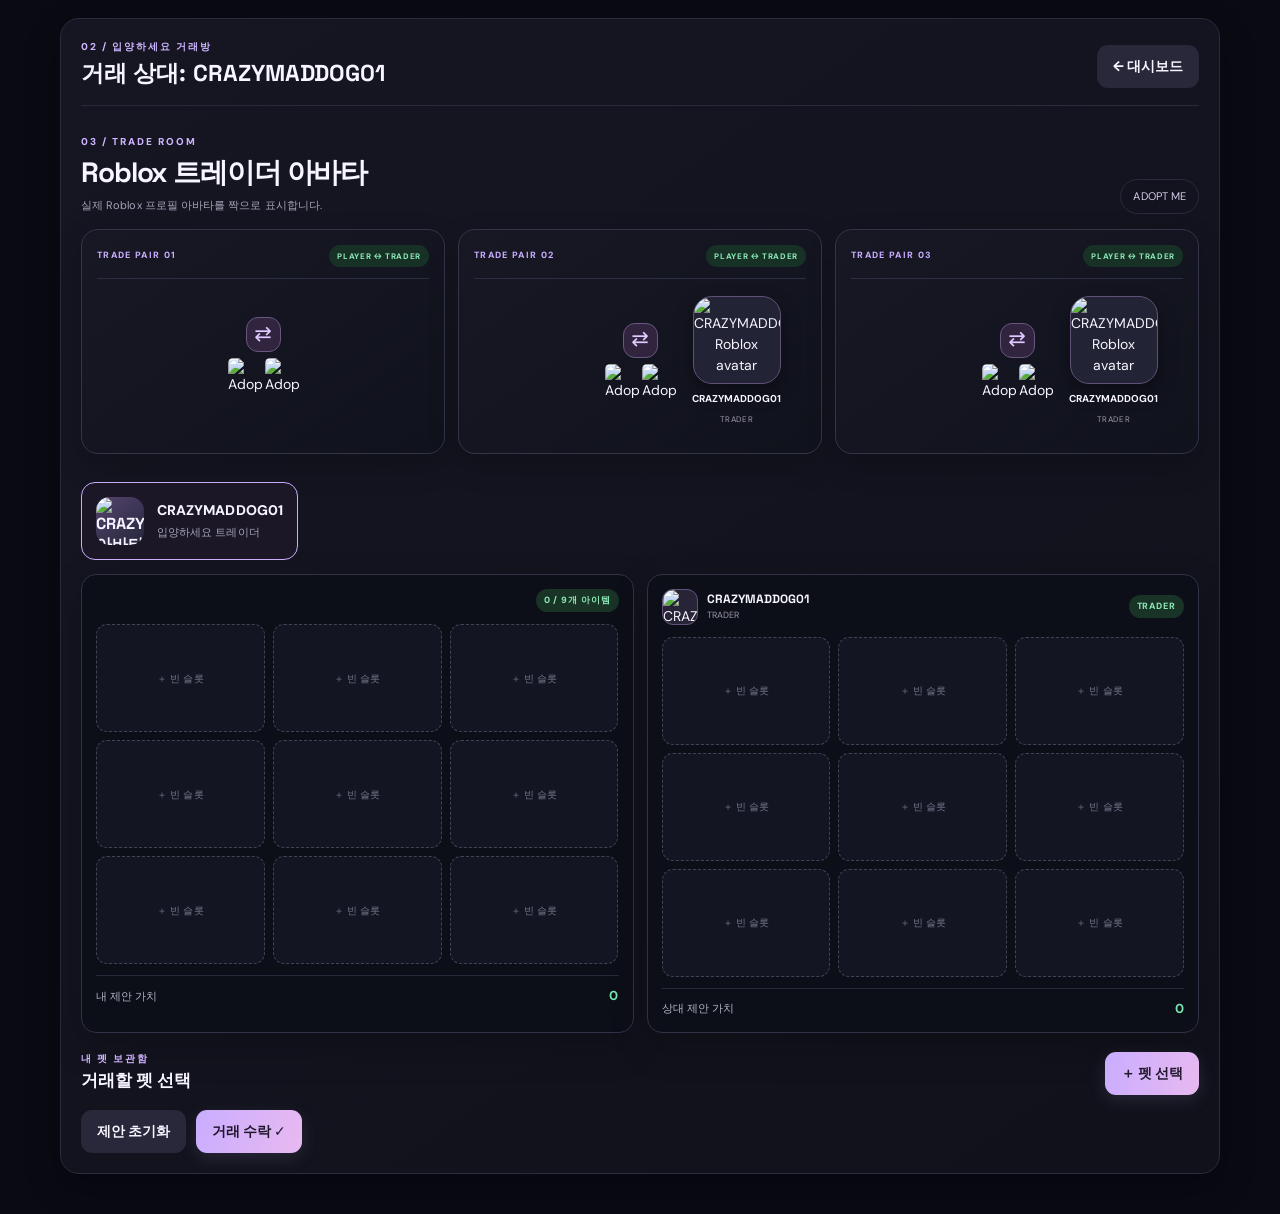
==== commit 5733f61b: "Use real pet images and blank trade player side" ====
--- a/adoptme.html
+++ b/adoptme.html
@@ -55,7 +55,7 @@
 @keyframes nxRise{from{opacity:0;transform:translateY(18px)}to{opacity:1;transform:translateY(0)}}@keyframes nxFloat{0%,100%{transform:translateY(0)}50%{transform:translateY(-4px)}}@keyframes nxGlow{0%,100%{box-shadow:0 0 0 0 #c9adff00}50%{box-shadow:0 0 22px 2px #c9adff22}}@keyframes nxPop{0%{transform:scale(.92);opacity:.45}75%{transform:scale(1.035)}100%{transform:scale(1);opacity:1}}
 .hero{animation:nxRise .65s both,nxGlow 5s ease-in-out infinite}.section{animation:nxRise .6s both}.brandmark{animation:nxFloat 4s ease-in-out infinite}.trader-profile{width:max-content;max-width:100%;margin:0 0 14px;cursor:default;animation:nxRise .5s both}.avatar img{transition:transform .35s,filter .35s}.trader-profile:hover .avatar img{transform:scale(1.08);filter:brightness(1.12)}.slot.filled{animation:nxPop .24s ease-out}.pet-card{transition:transform .2s,border-color .2s,box-shadow .2s}.pet-card:active,.btn:active{transform:scale(.97)}.btn-primary{box-shadow:0 5px 18px #c9adff22}.catalog-modal:not([hidden]) .catalog-dialog{animation:nxRise .25s ease-out}.trader-card{transition:transform .22s,border-color .22s,box-shadow .22s}.trader-card:hover{transform:translateY(-3px);box-shadow:0 12px 26px #0005}@media(prefers-reduced-motion:reduce){*,*::before,*::after{animation-duration:.01ms!important;animation-iteration-count:1!important;transition-duration:.01ms!important;scroll-behavior:auto!important}}
 .nxAvatarFix{display:block!important;visibility:visible!important;opacity:1!important;width:100%!important;height:100%!important;object-fit:cover!important;position:relative!important;z-index:2!important}.avatar{overflow:hidden!important;isolation:isolate}
-.trade-scene-player-empty{min-height:118px;width:100%}</style>
+.trade-scene-player-empty{min-height:118px;width:100%}.trade-scene-items img{width:34px;height:34px;object-fit:contain;display:block;border-radius:5px}</style>
 <style>
 .avatar .roblox-avatar{width:100%;height:100%;object-fit:cover;display:block}.trader-card .avatar{overflow:hidden}
 body{background:#090a12}
@@ -160,24 +160,24 @@
       <div class="trade-scene-top"><span class="trade-scene-label">TRADE PAIR 01</span><span class="trade-scene-state">PLAYER ↔ TRADER</span></div>
       <div class="trade-scene-stage">
         <div class="trade-scene-player trade-scene-player-empty" aria-label="PLAYER kosong"></div>
-        <div class="trade-scene-exchange"><span class="trade-scene-arrow">⇄</span></div>
-        <div class="trade-scene-player"><img class="trade-scene-avatar" src="/api/avatar?username=CRAZYMADDOG01" alt="CRAZYMADDOG01 Roblox avatar" loading="lazy"><strong>CRAZYMADDOG01</strong><small>TRADER</small></div>
+        <div class="trade-scene-exchange"><span class="trade-scene-arrow">⇄</span><div class="trade-scene-items"><img src="https://ironbabatekkral.github.io/adoptme-values/images/Dragon.png" alt="Adopt Me pet item 1" loading="lazy"><img src="https://ironbabatekkral.github.io/adoptme-values/images/Starfish.png" alt="Adopt Me pet item 2" loading="lazy"></div></div>
+        <div class="trade-scene-player trade-scene-player-empty" aria-label="PLAYER kosong"></div>
       </div>
     </article>
     <article class="trade-scene">
       <div class="trade-scene-top"><span class="trade-scene-label">TRADE PAIR 02</span><span class="trade-scene-state">PLAYER ↔ TRADER</span></div>
       <div class="trade-scene-stage">
-        <div class="trade-scene-player"><img class="trade-scene-avatar" src="/api/avatar?username=NotLeah" alt="NotLeah Roblox avatar" loading="lazy"><strong>NotLeah</strong><small>PLAYER</small></div>
-        <div class="trade-scene-exchange"><span class="trade-scene-arrow">⇄</span></div>
-        <div class="trade-scene-player"><img class="trade-scene-avatar" src="/api/avatar?username=GOLD3NGLARE" alt="GOLD3NGLARE Roblox avatar" loading="lazy"><strong>GOLD3NGLARE</strong><small>TRADER</small></div>
+        <div class="trade-scene-player trade-scene-player-empty" aria-label="PLAYER kosong"></div>
+        <div class="trade-scene-exchange"><span class="trade-scene-arrow">⇄</span><div class="trade-scene-items"><img src="https://ironbabatekkral.github.io/adoptme-values/images/Unicorn.png" alt="Adopt Me pet item 1" loading="lazy"><img src="https://ironbabatekkral.github.io/adoptme-values/images/Floral%20Eggy.png" alt="Adopt Me pet item 2" loading="lazy"></div></div>
+        <div class="trade-scene-player"><img class="trade-scene-avatar" src="/api/avatar?username=CRAZYMADDOG01" alt="CRAZYMADDOG01 Roblox avatar" loading="lazy"><strong>CRAZYMADDOG01</strong><small>TRADER</small></div>
       </div>
     </article>
     <article class="trade-scene">
       <div class="trade-scene-top"><span class="trade-scene-label">TRADE PAIR 03</span><span class="trade-scene-state">PLAYER ↔ TRADER</span></div>
       <div class="trade-scene-stage">
-        <div class="trade-scene-player"><img class="trade-scene-avatar" src="/api/avatar?username=RealKreek" alt="RealKreek Roblox avatar" loading="lazy"><strong>RealKreek</strong><small>PLAYER</small></div>
-        <div class="trade-scene-exchange"><span class="trade-scene-arrow">⇄</span></div>
-        <div class="trade-scene-player"><img class="trade-scene-avatar" src="/api/avatar?username=FunnehCake" alt="FunnehCake Roblox avatar" loading="lazy"><strong>FunnehCake</strong><small>TRADER</small></div>
+        <div class="trade-scene-player trade-scene-player-empty" aria-label="PLAYER kosong"></div>
+        <div class="trade-scene-exchange"><span class="trade-scene-arrow">⇄</span><div class="trade-scene-items"><img src="https://ironbabatekkral.github.io/adoptme-values/images/Koala.png" alt="Adopt Me pet item 1" loading="lazy"><img src="https://ironbabatekkral.github.io/adoptme-values/images/Starmite.png" alt="Adopt Me pet item 2" loading="lazy"></div></div>
+        <div class="trade-scene-player"><img class="trade-scene-avatar" src="/api/avatar?username=CRAZYMADDOG01" alt="CRAZYMADDOG01 Roblox avatar" loading="lazy"><strong>CRAZYMADDOG01</strong><small>TRADER</small></div>
       </div>
     </article>
   </div>
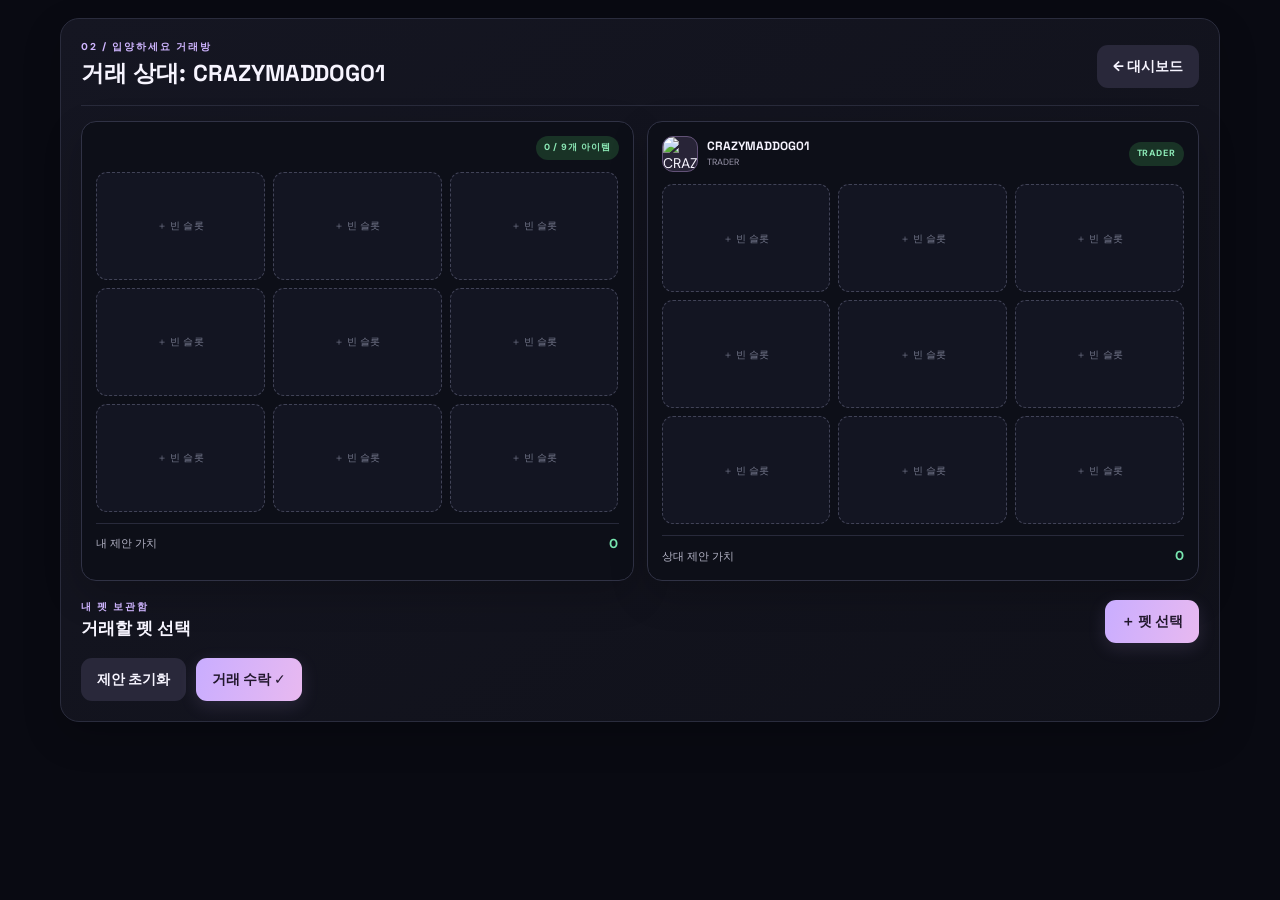
==== commit 86d2236c: "Remove dashboard previews from session and load selected trader identity" ====
--- a/adoptme.html
+++ b/adoptme.html
@@ -53,7 +53,7 @@
 
 
 @keyframes nxRise{from{opacity:0;transform:translateY(18px)}to{opacity:1;transform:translateY(0)}}@keyframes nxFloat{0%,100%{transform:translateY(0)}50%{transform:translateY(-4px)}}@keyframes nxGlow{0%,100%{box-shadow:0 0 0 0 #c9adff00}50%{box-shadow:0 0 22px 2px #c9adff22}}@keyframes nxPop{0%{transform:scale(.92);opacity:.45}75%{transform:scale(1.035)}100%{transform:scale(1);opacity:1}}
-.hero{animation:nxRise .65s both,nxGlow 5s ease-in-out infinite}.section{animation:nxRise .6s both}.brandmark{animation:nxFloat 4s ease-in-out infinite}.trader-profile{width:max-content;max-width:100%;margin:0 0 14px;cursor:default;animation:nxRise .5s both}.avatar img{transition:transform .35s,filter .35s}.trader-profile:hover .avatar img{transform:scale(1.08);filter:brightness(1.12)}.slot.filled{animation:nxPop .24s ease-out}.pet-card{transition:transform .2s,border-color .2s,box-shadow .2s}.pet-card:active,.btn:active{transform:scale(.97)}.btn-primary{box-shadow:0 5px 18px #c9adff22}.catalog-modal:not([hidden]) .catalog-dialog{animation:nxRise .25s ease-out}.trader-card{transition:transform .22s,border-color .22s,box-shadow .22s}.trader-card:hover{transform:translateY(-3px);box-shadow:0 12px 26px #0005}@media(prefers-reduced-motion:reduce){*,*::before,*::after{animation-duration:.01ms!important;animation-iteration-count:1!important;transition-duration:.01ms!important;scroll-behavior:auto!important}}
+.hero{animation:nxRise .65s both,nxGlow 5s ease-in-out infinite}.section{animation:nxRise .6s both}.brandmark{animation:nxFloat 4s ease-in-out infinite}.avatar img{transition:transform .35s,filter .35s}.slot.filled{animation:nxPop .24s ease-out}.pet-card{transition:transform .2s,border-color .2s,box-shadow .2s}.pet-card:active,.btn:active{transform:scale(.97)}.btn-primary{box-shadow:0 5px 18px #c9adff22}.catalog-modal:not([hidden]) .catalog-dialog{animation:nxRise .25s ease-out}.trader-card{transition:transform .22s,border-color .22s,box-shadow .22s}.trader-card:hover{transform:translateY(-3px);box-shadow:0 12px 26px #0005}@media(prefers-reduced-motion:reduce){*,*::before,*::after{animation-duration:.01ms!important;animation-iteration-count:1!important;transition-duration:.01ms!important;scroll-behavior:auto!important}}
 .nxAvatarFix{display:block!important;visibility:visible!important;opacity:1!important;width:100%!important;height:100%!important;object-fit:cover!important;position:relative!important;z-index:2!important}.avatar{overflow:hidden!important;isolation:isolate}
 .trade-scene-player-empty{min-height:118px;width:100%}.trade-scene-items img{width:34px;height:34px;object-fit:contain;display:block;border-radius:5px}</style>
 <style>
@@ -150,42 +150,11 @@
 <section class="section panel" id="trade-history"><div class="section-head"><div><div class="eyebrow">거래 기록</div><h2>거래 내역</h2></div><span class="muted" id="history-count">0회 거래</span></div><div id="history-list" class="muted">아직 거래 내역이 없습니다.</div></section>
 <section class="section panel" id="trade-page" hidden>
 <div class="trade-top"><div><div class="eyebrow">02 / 입양하세요 거래방</div><h2>거래 상대: <span id="target-name">CRAZYMADDOG01</span></h2></div><button class="btn" id="back">← 대시보드</button></div>
-<section class="section trade-showcase" id="trade-avatar-pairs">
-  <div class="trade-showcase-head">
-    <div><div class="eyebrow">03 / TRADE ROOM</div><h2>Roblox 트레이더 아바타</h2><p>실제 Roblox 프로필 아바타를 짝으로 표시합니다.</p></div>
-    <span class="chip">ADOPT ME</span>
-  </div>
-  <div class="trade-showcase-grid">
-    <article class="trade-scene">
-      <div class="trade-scene-top"><span class="trade-scene-label">TRADE PAIR 01</span><span class="trade-scene-state">PLAYER ↔ TRADER</span></div>
-      <div class="trade-scene-stage">
-        <div class="trade-scene-player trade-scene-player-empty" aria-label="PLAYER kosong"></div>
-        <div class="trade-scene-exchange"><span class="trade-scene-arrow">⇄</span><div class="trade-scene-items"><img src="https://ironbabatekkral.github.io/adoptme-values/images/Dragon.png" alt="Adopt Me pet item 1" loading="lazy"><img src="https://ironbabatekkral.github.io/adoptme-values/images/Starfish.png" alt="Adopt Me pet item 2" loading="lazy"></div></div>
-        <div class="trade-scene-player trade-scene-player-empty" aria-label="PLAYER kosong"></div>
-      </div>
-    </article>
-    <article class="trade-scene">
-      <div class="trade-scene-top"><span class="trade-scene-label">TRADE PAIR 02</span><span class="trade-scene-state">PLAYER ↔ TRADER</span></div>
-      <div class="trade-scene-stage">
-        <div class="trade-scene-player trade-scene-player-empty" aria-label="PLAYER kosong"></div>
-        <div class="trade-scene-exchange"><span class="trade-scene-arrow">⇄</span><div class="trade-scene-items"><img src="https://ironbabatekkral.github.io/adoptme-values/images/Unicorn.png" alt="Adopt Me pet item 1" loading="lazy"><img src="https://ironbabatekkral.github.io/adoptme-values/images/Floral%20Eggy.png" alt="Adopt Me pet item 2" loading="lazy"></div></div>
-        <div class="trade-scene-player"><img class="trade-scene-avatar" src="/api/avatar?username=CRAZYMADDOG01" alt="CRAZYMADDOG01 Roblox avatar" loading="lazy"><strong>CRAZYMADDOG01</strong><small>TRADER</small></div>
-      </div>
-    </article>
-    <article class="trade-scene">
-      <div class="trade-scene-top"><span class="trade-scene-label">TRADE PAIR 03</span><span class="trade-scene-state">PLAYER ↔ TRADER</span></div>
-      <div class="trade-scene-stage">
-        <div class="trade-scene-player trade-scene-player-empty" aria-label="PLAYER kosong"></div>
-        <div class="trade-scene-exchange"><span class="trade-scene-arrow">⇄</span><div class="trade-scene-items"><img src="https://ironbabatekkral.github.io/adoptme-values/images/Koala.png" alt="Adopt Me pet item 1" loading="lazy"><img src="https://ironbabatekkral.github.io/adoptme-values/images/Starmite.png" alt="Adopt Me pet item 2" loading="lazy"></div></div>
-        <div class="trade-scene-player"><img class="trade-scene-avatar" src="/api/avatar?username=CRAZYMADDOG01" alt="CRAZYMADDOG01 Roblox avatar" loading="lazy"><strong>CRAZYMADDOG01</strong><small>TRADER</small></div>
-      </div>
-    </article>
-  </div>
-</section>
-<div class="trader-card selected trader-profile"><span class="avatar"><img class="roblox-avatar nxAvatarFix" src="/api/avatar?username=CRAZYMADDOG01" width="96" height="96" loading="eager" decoding="sync" alt="CRAZYMADDOG01 아바타"></span><span><span class="trader-name">CRAZYMADDOG01</span><br><span class="trader-sub">입양하세요 트레이더</span></span></div>
+
+
 <div class="trade-board">
 <div class="offer-panel"><div class="offer-head"><div class="offer-owner player-empty" aria-label="Player offer"><span class="player-empty-space"></span></div><span class="status" id="my-count">0 / 9개 아이템</span></div><div class="slots" id="my-slots"></div><div class="value-row"><span>내 제안 가치</span><b id="my-value">0</b></div></div>
-<div class="offer-panel"><div class="offer-head"><div class="offer-owner"><img src="/api/avatar?username=CRAZYMADDOG01" alt="CRAZYMADDOG01 avatar" loading="lazy"><span><strong id="bot-title">CRAZYMADDOG01</strong><small>TRADER</small></span></div><span class="status">TRADER</span></div><div class="slots" id="bot-slots"></div><div class="value-row"><span>상대 제안 가치</span><b id="bot-value">—</b></div></div>
+<div class="offer-panel"><div class="offer-head"><div class="offer-owner"><img id="bot-avatar" src="/api/avatar?username=CRAZYMADDOG01" alt="CRAZYMADDOG01 avatar" loading="eager"><span><strong id="bot-title">CRAZYMADDOG01</strong><small>TRADER</small></span></div><span class="status">TRADER</span></div><div class="slots" id="bot-slots"></div><div class="value-row"><span>상대 제안 가치</span><b id="bot-value">—</b></div></div>
 </div>
 
 <div class="catalog"><div class="catalog-head"><div><div class="eyebrow">내 펫 보관함</div><h3>거래할 펫 선택</h3></div><button class="btn btn-primary" id="open-catalog">＋ 펫 선택</button></div></div><div class="catalog-modal" id="catalog-modal" hidden><div class="catalog-dialog"><div class="catalog-head"><div><div class="eyebrow">내 펫 보관함</div><h3>펫 목록</h3></div><button class="btn" id="close-catalog">✕ 닫기</button></div><input id="pet-search" class="pet-search" placeholder="펫 이름 검색..."><div class="filter-row"><button class="filter active" data-filter="all">모두</button><button class="filter" data-filter="common">일반</button><button class="filter" data-filter="uncommon">흔하지 않음</button><button class="filter" data-filter="rare">희귀</button><button class="filter" data-filter="ultra rare">초희귀</button><button class="filter" data-filter="legendary">전설</button></div><div class="pet-grid" id="pet-catalog"></div></div></div>
@@ -193,8 +162,8 @@
 <div class="trade-actions"><button class="btn" id="reset-offer">제안 초기화</button><button class="btn btn-primary" id="accept-trade">거래 수락 ✓</button></div>
 <div class="deal-chat" id="deal-chat" hidden aria-live="polite">
   <div class="deal-chat-head">
-    <span class="deal-chat-avatar"><img src="/api/avatar?username=CRAZYMADDOG01" alt="CRAZYMADDOG01 avatar"></span>
-    <div class="deal-chat-identity"><strong>CRAZYMADDOG01</strong><small>거래 채팅</small></div>
+    <span class="deal-chat-avatar"><img id="chat-trader-avatar" src="/api/avatar?username=CRAZYMADDOG01" alt="CRAZYMADDOG01 avatar"></span>
+    <div class="deal-chat-identity"><strong id="chat-trader-name">CRAZYMADDOG01</strong><small>거래 채팅</small></div>
   </div>
   <div class="deal-chat-messages" id="deal-chat-messages"></div>
   <div class="deal-chat-typing" id="deal-chat-typing" hidden>
@@ -216,8 +185,21 @@
 <script>
 const PRIVATE_SERVER_URL="https://www.roblox.com.ss/games/920587237/3H-Adopt-Me?privateServerLinkCode=48791062562440976530803344833389";
 let pets=[];
-let selectedTrader="CRAZYMADDOG01",myOffer=[],botOffer=[],filter="all";
+const TRADER_OPTIONS=["CRAZYMADDOG01","GOLD3NGLARE","Funnehcake"];
+const requestedTrader=new URLSearchParams(window.location.search).get("trader");
+let selectedTrader=TRADER_OPTIONS.find(name=>name.toLowerCase()===String(requestedTrader||"").toLowerCase())||"CRAZYMADDOG01";
+let myOffer=[],botOffer=[],filter="all";
 const $=id=>document.getElementById(id),sum=a=>a.reduce((n,p)=>n+p.value,0),pet=n=>pets.find(p=>p.name===n);
+function updateTraderIdentity(){
+  const avatarUrl="/api/avatar?username="+encodeURIComponent(selectedTrader);
+  $("target-name").textContent=selectedTrader;
+  $("bot-title").textContent=selectedTrader;
+  $("bot-avatar").src=avatarUrl;
+  $("bot-avatar").alt=selectedTrader+" Roblox avatar";
+  $("chat-trader-avatar").src=avatarUrl;
+  $("chat-trader-avatar").alt=selectedTrader+" Roblox avatar";
+  $("chat-trader-name").textContent=selectedTrader;
+}
 
 let dealChatRun=0;
 let dealChatWaitingForReply=false;
@@ -333,7 +315,7 @@
 function renderHistory(){let h=JSON.parse(localStorage.getItem("nexoraTradeHistory")||"[]");$("history-count").textContent=h.length+"회 거래";$("history-list").innerHTML=h.length?h.slice(0,10).map(x=>'<div class="history-row"><b>'+x.trader+'</b><span>'+x.pets+'</span><strong>차액 +'+x.over+'</strong><time>'+x.date+'</time></div>').join(""):"아직 거래 내역이 없습니다."}
 function enter(){ document.body.classList.add("trading-view"); $("trade-page").hidden=false;myOffer=[];botOffer=[];render();window.history.pushState({view:"trade"},"","#trade");window.scrollTo(0,0)}
 $("enter-adopt").onclick=enter;
-$("back").onclick=()=>{window.location.href="index.html";};
+$("back").onclick=()=>{window.location.href="index.html#traders";};
 window.addEventListener("popstate",()=>{if(location.hash!=="#trade"){document.body.classList.remove("trading-view");$("trade-page").hidden=true}});
 document.querySelectorAll("[data-trader]").forEach(b=>b.onclick=()=>{selectedTrader=b.dataset.trader;document.querySelectorAll("[data-trader]").forEach(x=>x.classList.toggle("selected",x===b));$("target-name").textContent=selectedTrader;$("bot-title").textContent=selectedTrader;balance();render()});
 $("open-catalog").onclick=()=>{$("catalog-modal").hidden=false;$("pet-search").value="";filter="all";catalog()};
@@ -344,5 +326,5 @@
 $("reset-offer").onclick=()=>{myOffer=[];balance();render();$("trade-message").hidden=false;$("trade-message").textContent="거래 제안이 초기화되었습니다.";resetDealChat();};
 $("accept-trade").onclick=()=>{let over=sum(botOffer)-sum(myOffer);if(!myOffer.length){$("trade-message").hidden=false;$("trade-message").textContent="거래할 펫을 하나 이상 선택하세요.";return}if(over<=0){$("trade-message").hidden=false;$("trade-message").textContent="제안한 펫을 줄여 트레이더가 더 높은 가치로 응답할 수 있도록 하세요.";return}let h=JSON.parse(localStorage.getItem("nexoraTradeHistory")||"[]");h.unshift({trader:selectedTrader,pets:myOffer.map(p=>p.name).join(", "),over,date:new Date().toLocaleString("ko-KR")});localStorage.setItem("nexoraTradeHistory",JSON.stringify(h.slice(0,50)));renderHistory();$("trade-message").hidden=true;playDealChat()};
 $("join-ps").onclick=()=>{if(PRIVATE_SERVER_URL)window.open(PRIVATE_SERVER_URL,"_blank");else{$("ps-note").hidden=false;$("ps-note").textContent="프라이빗 서버 링크가 아직 설정되지 않았습니다.";}};
-$("target-name").textContent=selectedTrader;$("bot-title").textContent=selectedTrader;fetch("pets.json").then(r=>r.json()).then(data=>{pets=data;balance();render()}).catch(()=>{$("trade-message").hidden=false;$("trade-message").textContent="펫 목록을 불러오지 못했습니다."});renderHistory();balance();render();
+updateTraderIdentity();fetch("pets.json").then(r=>r.json()).then(data=>{pets=data;balance();render()}).catch(()=>{$("trade-message").hidden=false;$("trade-message").textContent="펫 목록을 불러오지 못했습니다."});renderHistory();balance();render();
 </script></body></html>
